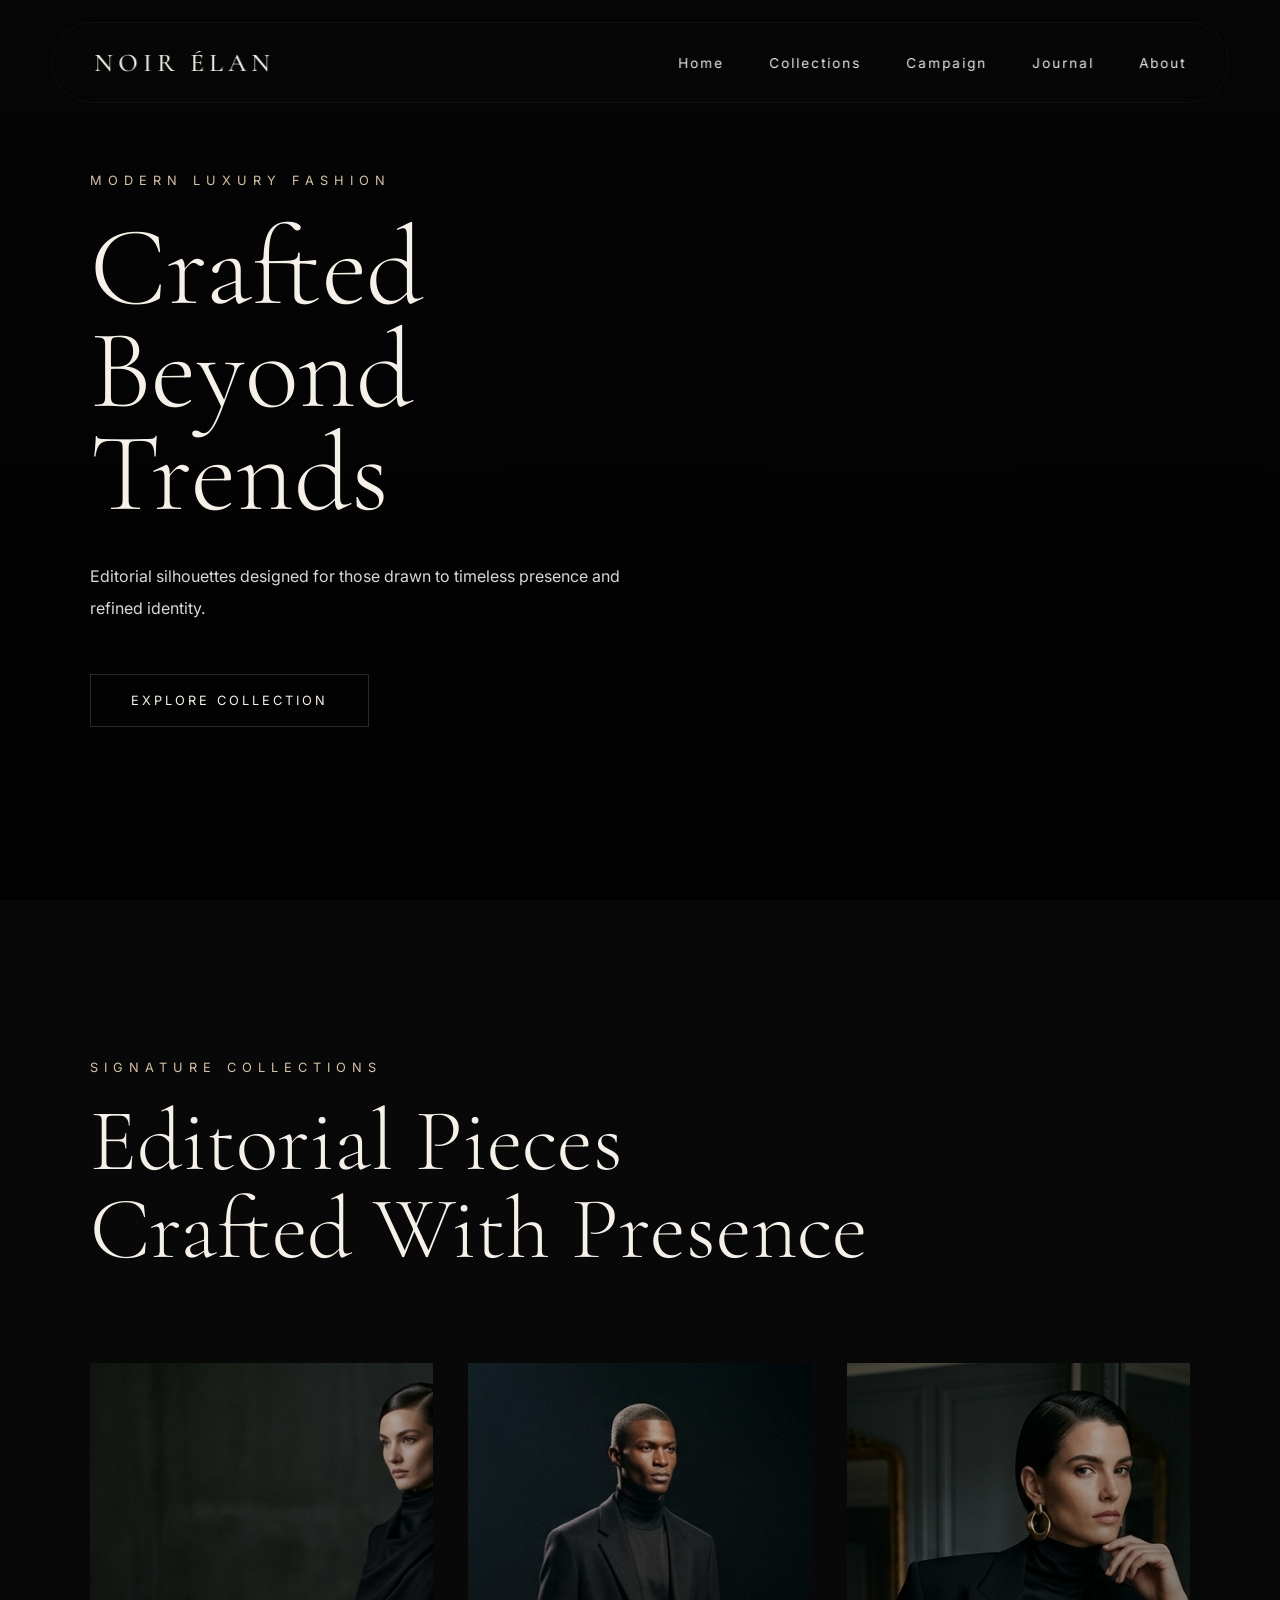
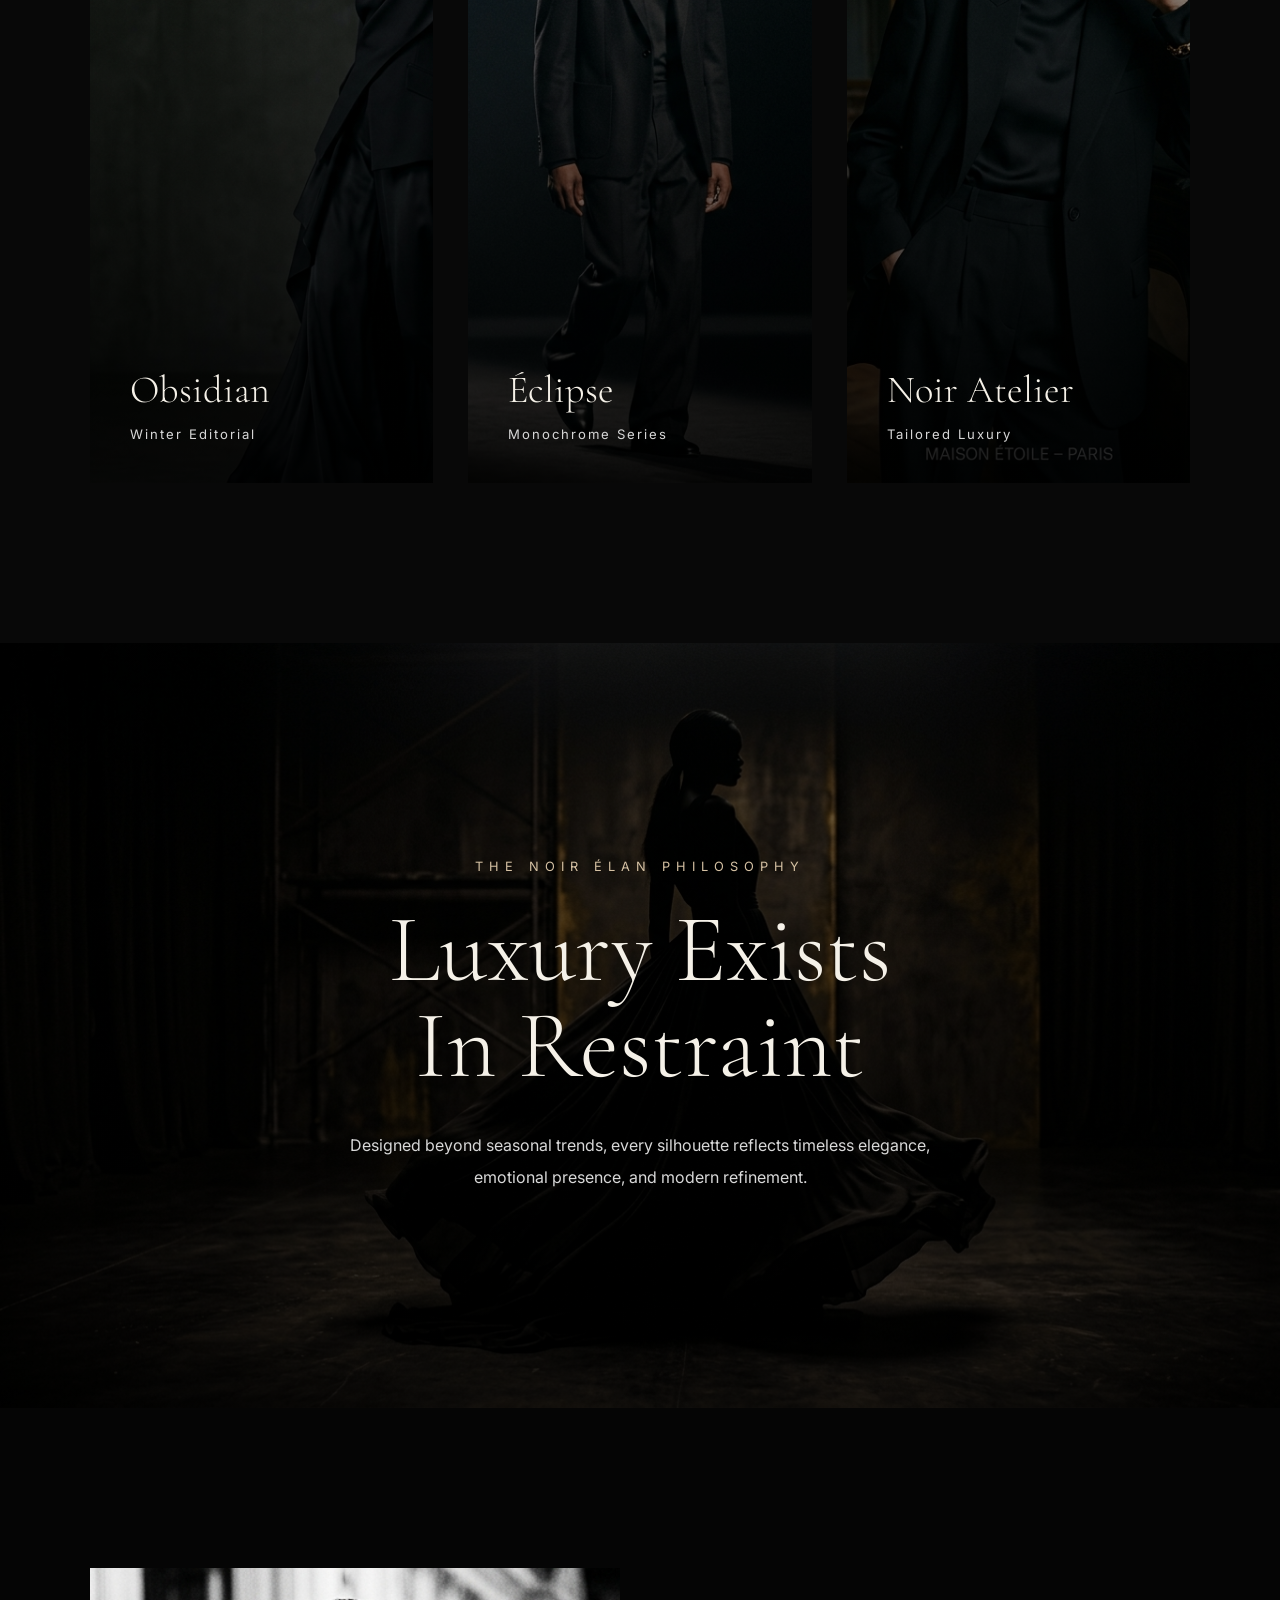
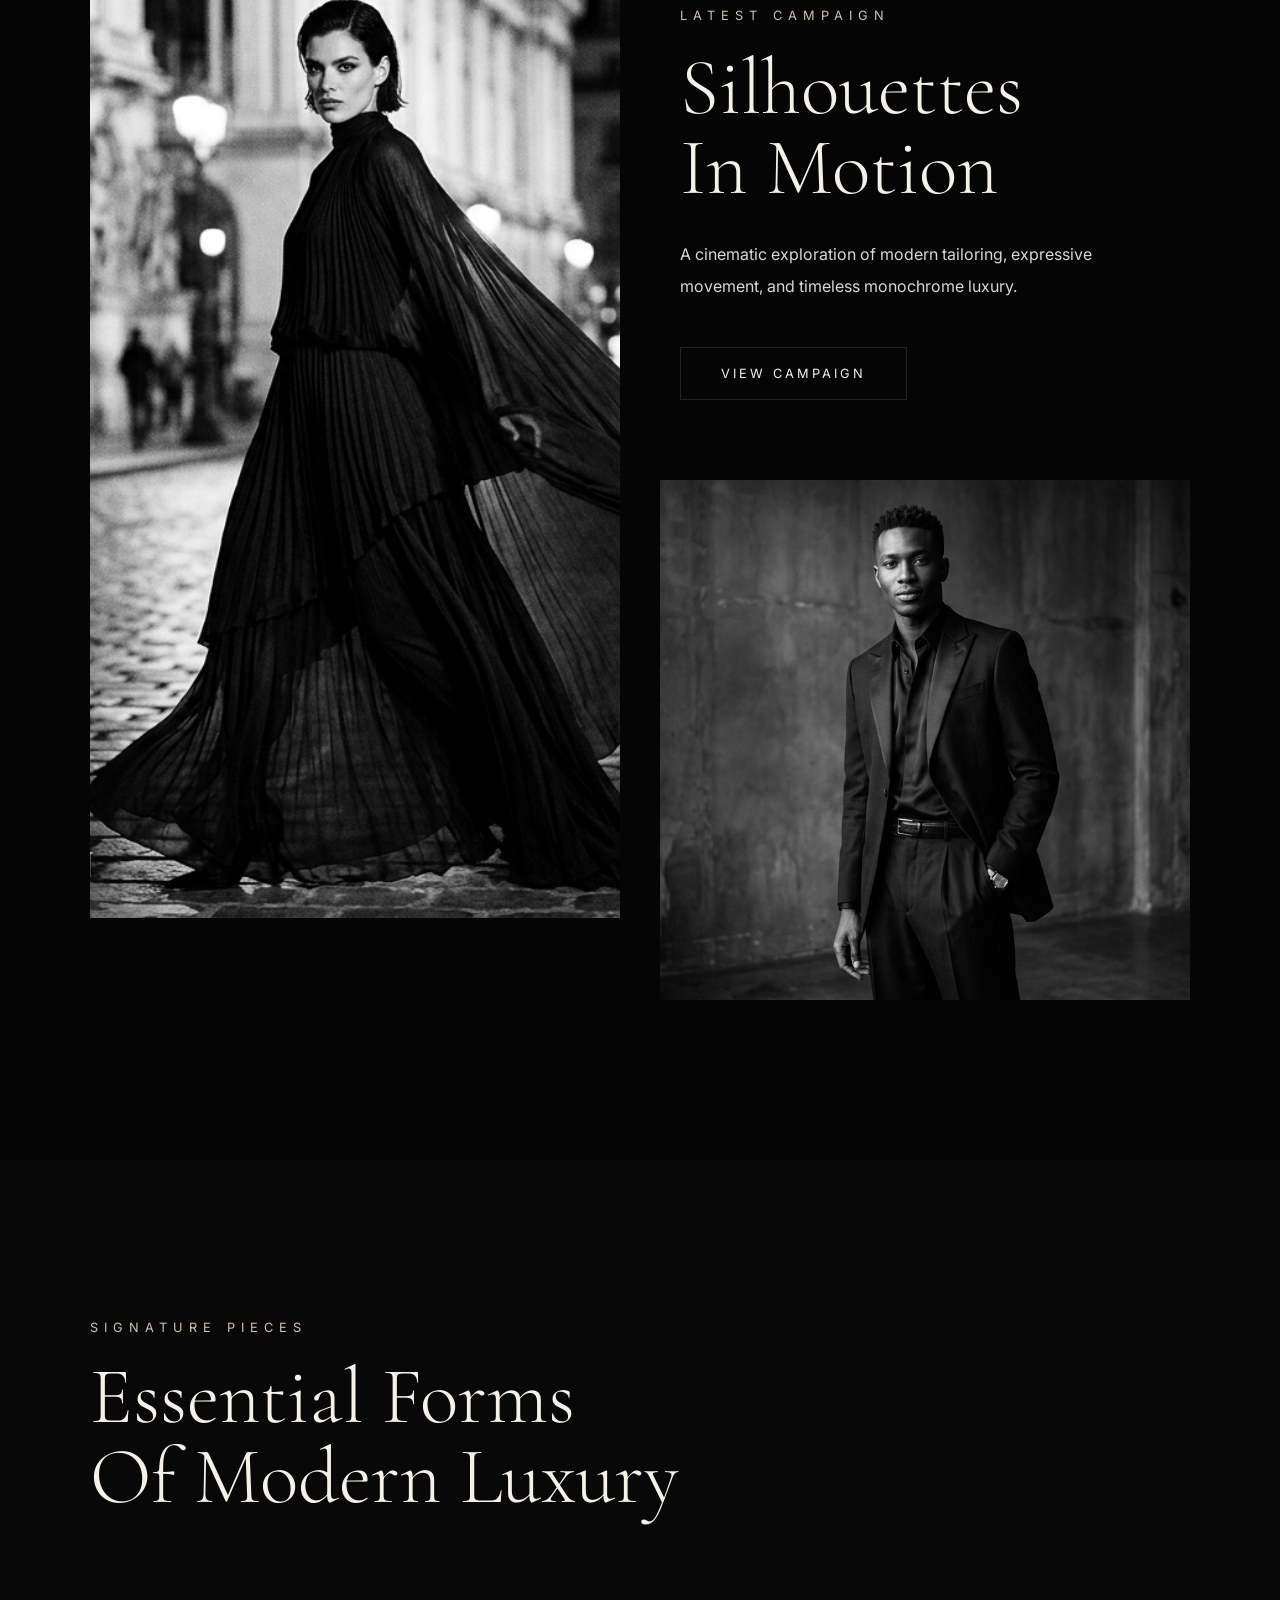
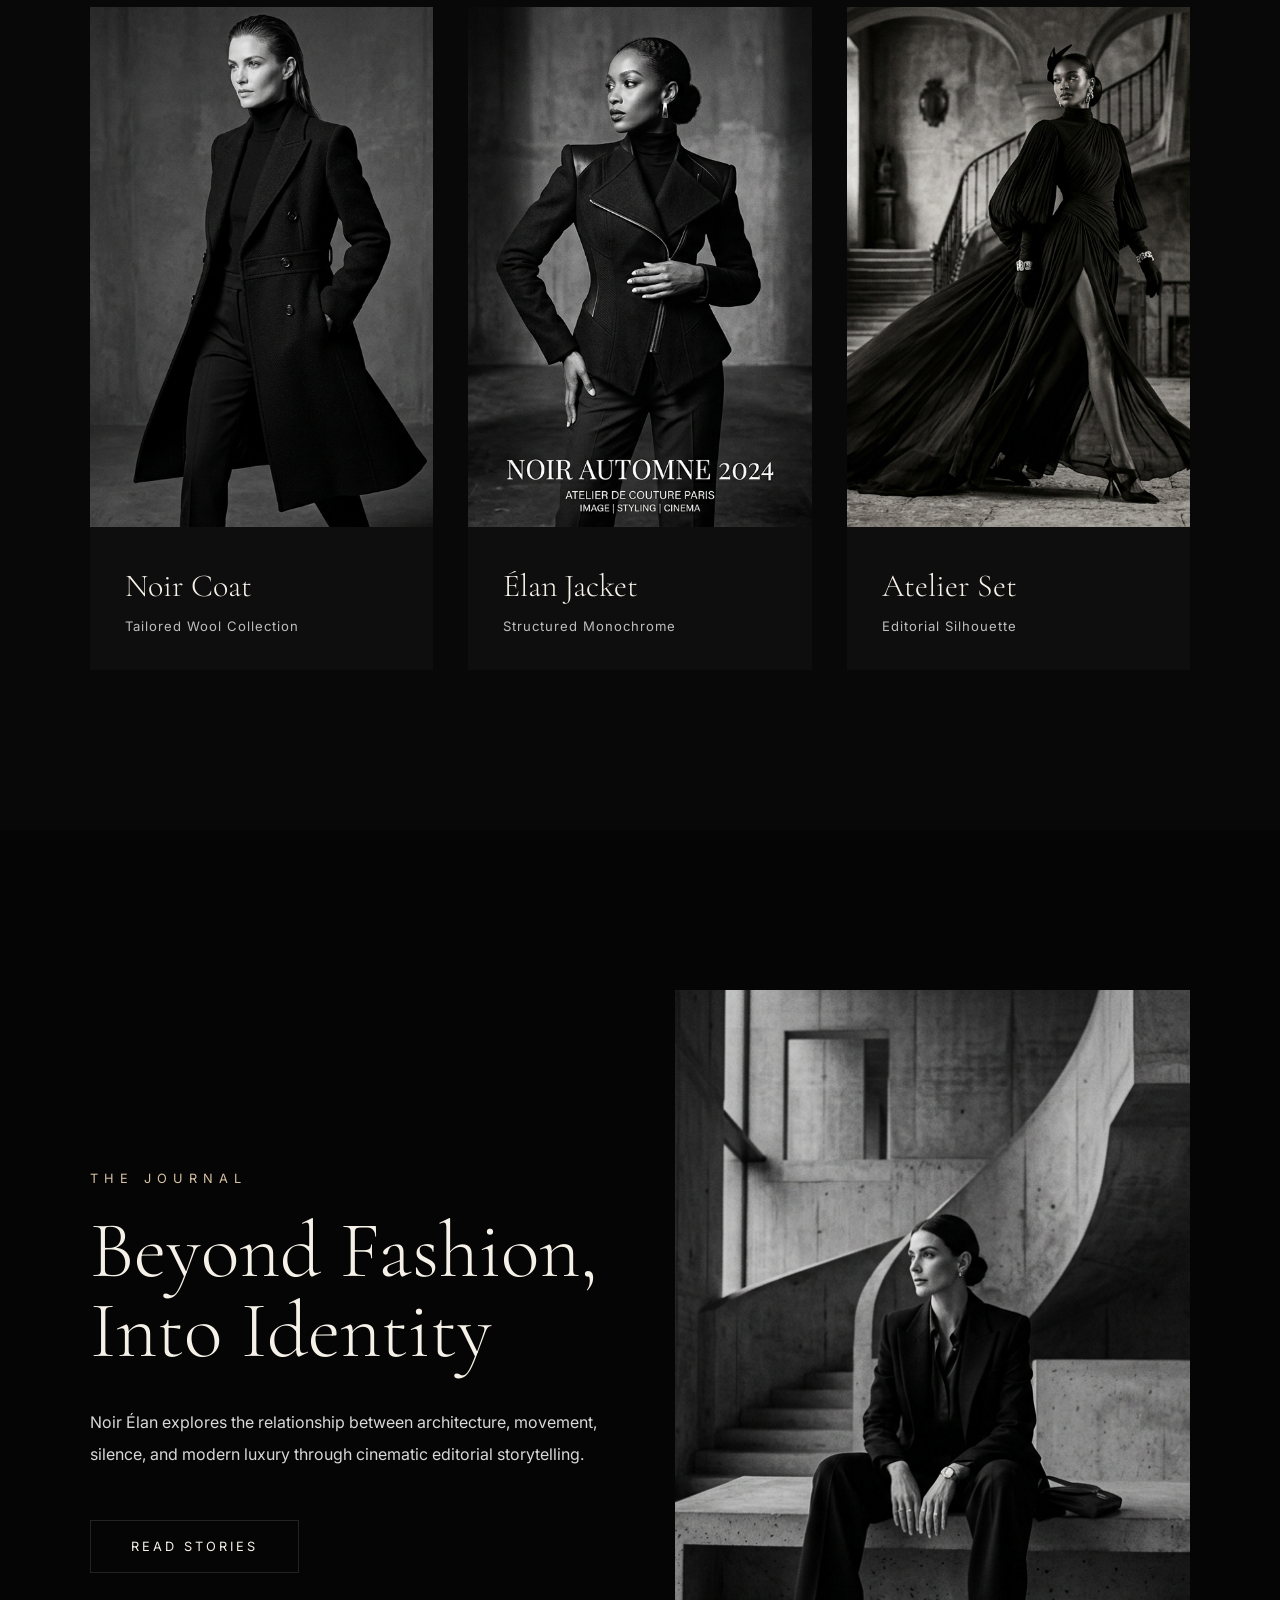
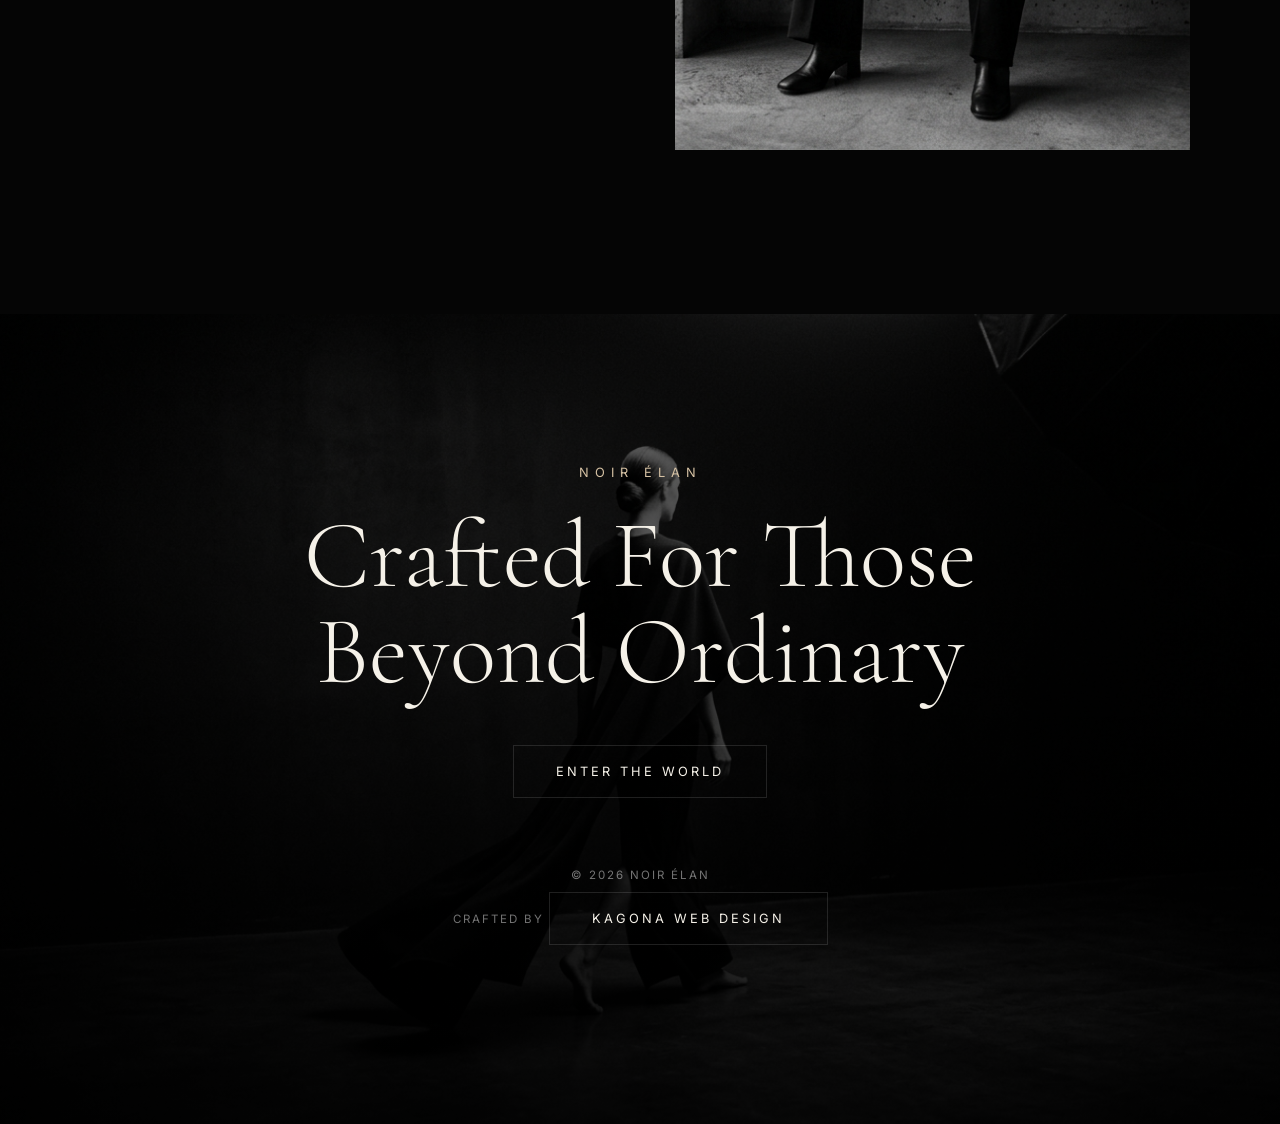
==== index.html @ 03d9669e "index.html" ====
<!DOCTYPE html>

<html lang="en">

<head>

<meta charset="UTF-8">

<meta name="viewport"
content="width=device-width, initial-scale=1.0">

<title>
NOIR ÉLAN
</title>

<link rel="preconnect"
href="https://fonts.googleapis.com">

<link rel="preconnect"
href="https://fonts.gstatic.com"
crossorigin>

<link href="https://fonts.googleapis.com/css2?family=Cormorant+Garamond:wght@300;400;500;600&family=Inter:wght@300;400;500&display=swap"
rel="stylesheet">

<link rel="stylesheet"
href="style.css">

</head>

<body>

<!-- MOBILE MENU -->

<div class="mobile-menu">

    <a href="index.html">
        Home
    </a>

    <a href="collections.html">
        Collections
    </a>

    <a href="campaign.html">
        Campaign
    </a>

    <a href="journal.html">
        Journal
    </a>

    <a href="about.html">
        About
    </a>

</div>
    
<!-- NAVBAR -->

<header>

    <div class="logo">

        NOIR ÉLAN

    </div>

<div class="menu-toggle">

    <span></span>
    <span></span>

</div>
    
    <nav>

        <a href="index.html">
    Home
</a>

<a href="collections.html">
    Collections
</a>

<a href="campaign.html">
    Campaign
</a>

<a href="journal.html">
    Journal
</a>

<a href="about.html">
    About
</a>

    </nav>

</header>

<!-- HERO -->

<section class="hero">

    <!-- VIDEO -->

    <video
    class="hero-video"

    autoplay
    muted
    loop
    playsinline>

        <source
        src="images/fashion-video.mp4"
        type="video/mp4">

    </video>

    <!-- OVERLAY -->

    <div class="overlay"></div>

    <!-- CONTENT -->

    <div class="hero-content">

        <p>
            MODERN LUXURY FASHION
        </p>

        <h1>

            Crafted Beyond <br>
            Trends

        </h1>

        <span>

            Editorial silhouettes designed
            for those drawn to timeless
            presence and refined identity.

        </span>

        <a href="collections.html">

            EXPLORE COLLECTION

        </a>

    </div>

</section>

<!-- COLLECTIONS -->

<section class="collections">

    <div class="collections-title">

        <p>
            SIGNATURE COLLECTIONS
        </p>

        <h2>

            Editorial Pieces <br>
            Crafted With Presence

        </h2>

    </div>

    <div class="collections-grid">

        <!-- CARD 1 -->

        <div class="collection-card">

            <img
            src="images/fashion1.jpg">

            <div class="collection-info">

                <h3>
                    Obsidian
                </h3>

                <span>
                    Winter Editorial
                </span>

            </div>

        </div>

        <!-- CARD 2 -->

        <div class="collection-card">

            <img
            src="images/fashion2.jpg">

            <div class="collection-info">

                <h3>
                    Éclipse
                </h3>

                <span>
                    Monochrome Series
                </span>

            </div>

        </div>

        <!-- CARD 3 -->

        <div class="collection-card">

            <img
            src="images/fashion3.jpg">

            <div class="collection-info">

                <h3>
                    Noir Atelier
                </h3>

                <span>
                    Tailored Luxury
                </span>

            </div>

        </div>

    </div>

</section>

<!-- PHILOSOPHY -->

<section class="philosophy">

    <div class="philosophy-overlay"></div>

    <div class="philosophy-content">

        <p>
            THE NOIR ÉLAN PHILOSOPHY
        </p>

        <h2>

            Luxury Exists <br>
            In Restraint

        </h2>

        <span>

            Designed beyond seasonal trends,
            every silhouette reflects timeless
            elegance, emotional presence,
            and modern refinement.

        </span>

    </div>

</section>

<!-- CAMPAIGN -->

<section class="campaign">

    <div class="campaign-left">

        <img
        src="images/campaign1.jpg">

    </div>

    <div class="campaign-right">

        <div class="campaign-text">

            <p>
                LATEST CAMPAIGN
            </p>

            <h2>

                Silhouettes <br>
                In Motion

            </h2>

            <span>

                A cinematic exploration of
                modern tailoring, expressive
                movement, and timeless
                monochrome luxury.

            </span>

            <a href="campaign.html">

                VIEW CAMPAIGN

            </a>

        </div>

        <img
        src="images/campaign2.jpg">

    </div>

</section>

<!-- SIGNATURE PIECES -->

<section class="pieces">

    <div class="pieces-title">

        <p>
            SIGNATURE PIECES
        </p>

        <h2>

            Essential Forms <br>
            Of Modern Luxury

        </h2>

    </div>

    <div class="pieces-grid">

        <!-- PIECE 1 -->

        <div class="piece-card">

            <img
            src="images/piece1.jpg">

            <div class="piece-info">

                <h3>
                    Noir Coat
                </h3>

                <span>
                    Tailored Wool Collection
                </span>

            </div>

        </div>

        <!-- PIECE 2 -->

        <div class="piece-card">

            <img
            src="images/piece2.jpg">

            <div class="piece-info">

                <h3>
                    Élan Jacket
                </h3>

                <span>
                    Structured Monochrome
                </span>

            </div>

        </div>

        <!-- PIECE 3 -->

        <div class="piece-card">

            <img
            src="images/piece3.jpg">

            <div class="piece-info">

                <h3>
                    Atelier Set
                </h3>

                <span>
                    Editorial Silhouette
                </span>

            </div>

        </div>

    </div>

                </section>

<!-- JOURNAL -->

<section class="journal">

    <div class="journal-left">

        <p>
            THE JOURNAL
        </p>

        <h2>

            Beyond Fashion, <br>
            Into Identity

        </h2>

        <span>

            Noir Élan explores the relationship
            between architecture, movement,
            silence, and modern luxury through
            cinematic editorial storytelling.

        </span>

        <a href="journal.html">

            READ STORIES

        </a>

    </div>

    <div class="journal-right">

        <img
        src="images/journal.jpg">

    </div>

</section>

<!-- FOOTER -->

<footer class="footer">

    <div class="footer-overlay"></div>

    <div class="footer-content">

        <p>
            NOIR ÉLAN
        </p>

        <h2>

            Crafted For Those <br>
            Beyond Ordinary

        </h2>

        <a href="about.html">

            ENTER THE WORLD

        </a>

        <div class="footer-bottom">

    <div class="footer-line"></div>

    <span>
        © 2026 NOIR ÉLAN
    </span>

    <p>
        Crafted by
        <a href="https://kagonameshack-cmyk.github.io/Kagona-web-design-/index.html#">
            Kagona Web Design
        </a>
    </p>

        </div>

</footer>
    
<script src="script.js"></script>

</body>

  </html>
---- style.css ----
/* RESET */

*{
    margin:0;
    padding:0;

    box-sizing:border-box;
}

/* BODY */

body{
    background:#080808;

    color:#F5F1E8;

    font-family:'Inter',sans-serif;

    overflow-x:hidden;
}

/* HEADER */

header{
    width:92%;

    position:fixed;

    top:22px;
    left:50%;

    transform:translateX(-50%);

    padding:24px 42px;

    display:flex;
    justify-content:space-between;
    align-items:center;

    z-index:1000;

    border:
    1px solid rgba(255,255,255,0.04);

    border-radius:100px;

    background:
    rgba(12,12,12,0.18);

    backdrop-filter:blur(14px);

    transition:0.45s ease;
}

/* SCROLLED */

header.scrolled{
    background:
    rgba(10,10,10,0.55);

    backdrop-filter:blur(24px);

    box-shadow:
    0 12px 40px rgba(0,0,0,0.25);
}

/* LOGO */

.logo{
    font-family:'Cormorant Garamond',serif;

    font-size:1.6rem;
    font-weight:500;

    letter-spacing:5px;

    color:#F5F1E8;
}

/* NAV */

nav{
    display:flex;

    gap:45px;
}

nav a{
    position:relative;

    color:#EAEAEA;

    text-decoration:none;

    font-size:0.85rem;

    letter-spacing:2px;

    transition:0.4s ease;
}

/* HOVER */

nav a::after{
    content:"";

    position:absolute;

    left:0;
    bottom:-8px;

    width:0%;
    height:1px;

    background:#D6C2A4;

    transition:0.5s ease;
}

nav a:hover::after{
    width:100%;
}

nav a:hover{
    color:#D6C2A4;
}

/* MENU TOGGLE */

.menu-toggle{
    display:none;

    flex-direction:column;

    gap:8px;

    cursor:pointer;

    z-index:1200;
}

.menu-toggle span{
    width:32px;
    height:1px;

    background:#F5F1E8;

    transition:0.4s ease;
}

/* MOBILE MENU */

.mobile-menu{
    position:fixed;

    top:0;
    left:0;

    width:100%;
    height:100vh;

    background:rgba(5,5,5,0.96);

    backdrop-filter:blur(20px);

    display:flex;
    flex-direction:column;

    align-items:center;
    justify-content:center;

    gap:40px;

    transform:translateY(-100%);

    transition:0.7s ease;

    z-index:1100;

    opacity:0;

    visibility:hidden;
}

/* ACTIVE */

.mobile-menu.active{
    transform:translateY(0);

    opacity:1;

    visibility:visible;
}

/* LINKS */

.mobile-menu a{
    color:#F5F1E8;

    text-decoration:none;

    font-family:'Cormorant Garamond',serif;

    font-size:2.5rem;
    font-weight:300;

    letter-spacing:2px;

    transition:0.4s ease;
}

/* HOVER */

.mobile-menu a:hover{
    color:#D6C2A4;
}

/* MOBILE */

@media(max-width:900px){

    .nav-links{
        display:none;
    }

    .menu-toggle{
        display:flex;
    }

}

/* HERO */

.hero{
    position:relative;

    min-height:100vh;

    overflow:hidden;
}

/* VIDEO */

.hero-video{
    position:absolute;

    top:0;
    left:0;

    width:100%;
    height:100%;

    object-fit:cover;
}

/* OVERLAY */

.overlay{
    position:absolute;

    inset:0;

    background:
    linear-gradient(
        to bottom,
        rgba(0,0,0,0.38),
        rgba(0,0,0,0.82)
    );
}

/* CONTENT */

.hero-content{
    position:relative;

    z-index:5;

    min-height:100vh;

    display:flex;
    flex-direction:column;

    justify-content:center;

    padding:0 7%;

    max-width:850px;
}

/* SMALL TEXT */

.hero-content p{
    color:#D6C2A4;

    letter-spacing:6px;

    margin-bottom:28px;

    font-size:0.8rem;
}

/* TITLE */

.hero-content h1{
    font-family:'Cormorant Garamond',serif;

    font-size:7rem;
    font-weight:300;

    line-height:0.92;

    margin-bottom:35px;
}

/* DESCRIPTION */

.hero-content span{
    color:#D8D8D8;

    line-height:2;

    max-width:580px;

    margin-bottom:50px;
}

/* BUTTON */

.hero-content a{
    width:fit-content;

    padding:18px 40px;

    border:
    1px solid rgba(255,255,255,0.15);

    color:#F5F1E8;

    text-decoration:none;

    letter-spacing:3px;

    font-size:0.8rem;

    transition:0.5s ease;
}

.hero-content a:hover{
    background:#F5F1E8;

    color:#0A0A0A;
}

/* MOBILE */

/* MOBILE */

@media(max-width:900px){

    nav{
        display:none;
    }

    .menu-toggle{
        display:flex;
    }

    header{
        padding:22px 28px;
    }

    .hero-content h1{
        font-size:3.5rem;

        line-height:1;
    }

    .hero-content span{
        font-size:0.95rem;
    }

}


/* COLLECTIONS */

.collections{
    padding:160px 7%;

    background:#080808;
}

/* TITLE */

.collections-title{
    margin-bottom:90px;
}

.collections-title p{
    color:#D6C2A4;

    letter-spacing:6px;

    margin-bottom:22px;

    font-size:0.8rem;
}

.collections-title h2{
    font-family:'Cormorant Garamond',serif;

    font-size:5.5rem;
    font-weight:300;

    line-height:1;
}

/* GRID */

.collections-grid{
    display:grid;

    grid-template-columns:
    repeat(3,1fr);

    gap:35px;
}

/* CARD */

.collection-card{
    position:relative;

    overflow:hidden;

    height:720px;

    cursor:pointer;
}

/* IMAGE */

.collection-card img{
    width:100%;
    height:100%;

    object-fit:cover;

    transition:1s ease;
}

/* OVERLAY */

.collection-card::after{
    content:"";

    position:absolute;

    inset:0;

    background:
    linear-gradient(
        to top,
        rgba(0,0,0,0.88),
        rgba(0,0,0,0.15)
    );
}

/* INFO */

.collection-info{
    position:absolute;

    left:40px;
    bottom:40px;

    z-index:5;
}

.collection-info h3{
    font-family:'Cormorant Garamond',serif;

    font-size:2.4rem;
    font-weight:300;

    margin-bottom:10px;
}

.collection-info span{
    color:#D8D8D8;

    letter-spacing:2px;

    font-size:0.82rem;
}

/* HOVER */

.collection-card:hover img{
    transform:scale(1.08);
}

/* MOBILE */

@media(max-width:900px){

    .collections-grid{
        grid-template-columns:1fr;
    }

    .collections-title h2{
        font-size:4rem;
    }

}

@media(max-width:600px){

    .collections{
        padding:120px 7%;
    }

    .collections-title{
        margin-bottom:60px;
    }

    .collections-title h2{
        font-size:3rem;
    }

    .collection-card{
        height:520px;
    }

    .collection-info{
        left:28px;
        bottom:28px;
    }

    .collection-info h3{
        font-size:2rem;
    }

             }


/* PHILOSOPHY */

.philosophy{
    position:relative;

    height:85vh;

    background:
    url('images/philosophy.jpg');

    background-size:cover;
    background-position:center;

    display:flex;
    align-items:center;
    justify-content:center;

    text-align:center;

    overflow:hidden;
}

/* OVERLAY */

.philosophy-overlay{
    position:absolute;

    inset:0;

    background:
    linear-gradient(
        to bottom,
        rgba(0,0,0,0.55),
        rgba(0,0,0,0.82)
    );
}

/* CONTENT */

.philosophy-content{
    position:relative;

    z-index:5;

    padding:0 7%;

    max-width:900px;
}

.philosophy-content p{
    color:#D6C2A4;

    letter-spacing:6px;

    margin-bottom:28px;

    font-size:0.8rem;
}

.philosophy-content h2{
    font-family:'Cormorant Garamond',serif;

    font-size:6rem;
    font-weight:300;

    line-height:1;

    margin-bottom:35px;
}

.philosophy-content span{
    color:#D8D8D8;

    line-height:2;

    max-width:650px;

    display:block;

    margin:auto;
}

/* MOBILE */

@media(max-width:900px){

    .philosophy-content h2{
        font-size:4rem;
    }

}

@media(max-width:600px){

    .philosophy{
        height:70vh;
    }

    .philosophy-content h2{
        font-size:3rem;
    }

}


/* CAMPAIGN */

.campaign{
    padding:160px 7%;

    background:#050505;

    display:grid;

    grid-template-columns:
    1fr 1fr;

    gap:40px;
}

/* LEFT */

.campaign-left{
    height:950px;

    overflow:hidden;
}

.campaign-left img{
    width:100%;
    height:100%;

    object-fit:cover;

    transition:1s ease;
}

/* RIGHT */

.campaign-right{
    display:flex;
    flex-direction:column;

    gap:40px;
}

/* TEXT */

.campaign-text{
    padding:40px 20px;
}

.campaign-text p{
    color:#D6C2A4;

    letter-spacing:6px;

    margin-bottom:25px;

    font-size:0.8rem;
}

.campaign-text h2{
    font-family:'Cormorant Garamond',serif;

    font-size:5rem;
    font-weight:300;

    line-height:1;

    margin-bottom:30px;
}

.campaign-text span{
    color:#D8D8D8;

    line-height:2;

    display:block;

    margin-bottom:45px;

    max-width:500px;
}

/* BUTTON */

.campaign-text a{
    display:inline-block;

    padding:18px 40px;

    border:
    1px solid rgba(255,255,255,0.12);

    color:#F5F1E8;

    text-decoration:none;

    letter-spacing:3px;

    font-size:0.8rem;

    transition:0.5s ease;
}

.campaign-text a:hover{
    background:#F5F1E8;

    color:#050505;
}

/* IMAGE */

.campaign-right img{
    width:100%;
    height:520px;

    object-fit:cover;

    transition:1s ease;
}

/* HOVER */

.campaign-left:hover img,
.campaign-right:hover img{
    transform:scale(1.05);
}

/* MOBILE */

@media(max-width:900px){

    .campaign{
        grid-template-columns:1fr;
    }

    .campaign-left{
        height:650px;
    }

    .campaign-text h2{
        font-size:4rem;
    }

}

@media(max-width:600px){

    .campaign{
        padding:120px 7%;
    }

    .campaign-left{
        height:520px;
    }

    .campaign-text{
        padding:0;
    }

    .campaign-text h2{
        font-size:3rem;
    }

    .campaign-right img{
        height:420px;
    }

}

/* PIECES */

.pieces{
    padding:160px 7%;

    background:#080808;
}

/* TITLE */

.pieces-title{
    margin-bottom:90px;
}

.pieces-title p{
    color:#D6C2A4;

    letter-spacing:6px;

    margin-bottom:22px;

    font-size:0.8rem;
}

.pieces-title h2{
    font-family:'Cormorant Garamond',serif;

    font-size:5rem;
    font-weight:300;

    line-height:1;
}

/* GRID */

.pieces-grid{
    display:grid;

    grid-template-columns:
    repeat(3,1fr);

    gap:35px;
}

/* CARD */

.piece-card{
    background:#0E0E0E;

    overflow:hidden;

    transition:0.5s ease;
}

/* IMAGE */

.piece-card img{
    width:100%;
    height:520px;

    object-fit:cover;

    transition:1s ease;
}

/* INFO */

.piece-info{
    padding:35px;
}

.piece-info h3{
    font-family:'Cormorant Garamond',serif;

    font-size:2rem;
    font-weight:300;

    margin-bottom:10px;
}

.piece-info span{
    color:#BEBEBE;

    letter-spacing:1px;

    font-size:0.82rem;
}

/* HOVER */

.piece-card:hover{
    transform:translateY(-10px);
}

.piece-card:hover img{
    transform:scale(1.05);
}

/* MOBILE */

@media(max-width:900px){

    .pieces-grid{
        grid-template-columns:1fr;
    }

    .pieces-title h2{
        font-size:4rem;
    }

}

@media(max-width:600px){

    .pieces{
        padding:120px 7%;
    }

    .pieces-title{
        margin-bottom:60px;
    }

    .pieces-title h2{
        font-size:3rem;
    }

    .piece-card img{
        height:420px;
    }

}


/* JOURNAL */

.journal{
    padding:160px 7%;

    background:#050505;

    display:grid;

    grid-template-columns:
    1fr 1fr;

    gap:70px;

    align-items:center;
}

/* LEFT */

.journal-left p{
    color:#D6C2A4;

    letter-spacing:6px;

    margin-bottom:25px;

    font-size:0.8rem;
}

.journal-left h2{
    font-family:'Cormorant Garamond',serif;

    font-size:5rem;
    font-weight:300;

    line-height:1;

    margin-bottom:35px;
}

.journal-left span{
    color:#D8D8D8;

    line-height:2;

    display:block;

    margin-bottom:50px;

    max-width:520px;
}

/* BUTTON */

.journal-left a{
    display:inline-block;

    padding:18px 40px;

    border:
    1px solid rgba(255,255,255,0.12);

    color:#F5F1E8;

    text-decoration:none;

    letter-spacing:3px;

    font-size:0.8rem;

    transition:0.5s ease;
}

.journal-left a:hover{
    background:#F5F1E8;

    color:#050505;
}

/* IMAGE */

.journal-right{
    overflow:hidden;
}

.journal-right img{
    width:100%;
    height:760px;

    object-fit:cover;

    transition:1s ease;
}

.journal-right:hover img{
    transform:scale(1.05);
}

/* MOBILE */

@media(max-width:900px){

    .journal{
        grid-template-columns:1fr;
    }

    .journal-left h2{
        font-size:4rem;
    }

}

@media(max-width:600px){

    .journal{
        padding:120px 7%;
    }

    .journal-left h2{
        font-size:3rem;
    }

    .journal-right img{
        height:500px;
    }

    }


/* FOOTER */

.footer{
    position:relative;

    height:90vh;

    background:
    url('images/footer.jpg');

    background-size:cover;
    background-position:center;

    display:flex;
    align-items:center;
    justify-content:center;

    text-align:center;

    overflow:hidden;
}

/* OVERLAY */

.footer-overlay{
    position:absolute;

    inset:0;

    background:
    linear-gradient(
        to bottom,
        rgba(0,0,0,0.58),
        rgba(0,0,0,0.92)
    );
}

/* CONTENT */

.footer-content{
    position:relative;

    z-index:5;

    padding:0 7%;
}

.footer-content p{
    color:#D6C2A4;

    letter-spacing:6px;

    margin-bottom:28px;

    font-size:0.8rem;
}

.footer-content h2{
    font-family:'Cormorant Garamond',serif;

    font-size:6rem;
    font-weight:300;

    line-height:1;

    margin-bottom:45px;
}

/* BUTTON */

.footer-content a{
    display:inline-block;

    padding:18px 42px;

    border:
    1px solid rgba(255,255,255,0.12);

    color:#F5F1E8;

    text-decoration:none;

    letter-spacing:3px;

    font-size:0.8rem;

    transition:0.5s ease;
}

.footer-content a:hover{
    background:#F5F1E8;

    color:#050505;
}

/* MOBILE */

@media(max-width:900px){

    .footer-content h2{
        font-size:4rem;
    }

}

@media(max-width:600px){

    .footer{
        height:75vh;
    }

    .footer-content h2{
        font-size:3rem;
    }

}


/* FOOTER BOTTOM */

.footer-bottom{
    margin-top:60px;

    display:flex;
    flex-direction:column;

    gap:10px;

    align-items:center;
}

/* TEXT */

.footer-bottom span,
.footer-bottom p{
    color:rgba(255,255,255,0.45);

    font-size:0.72rem;

    letter-spacing:2px;

    text-transform:uppercase;
}
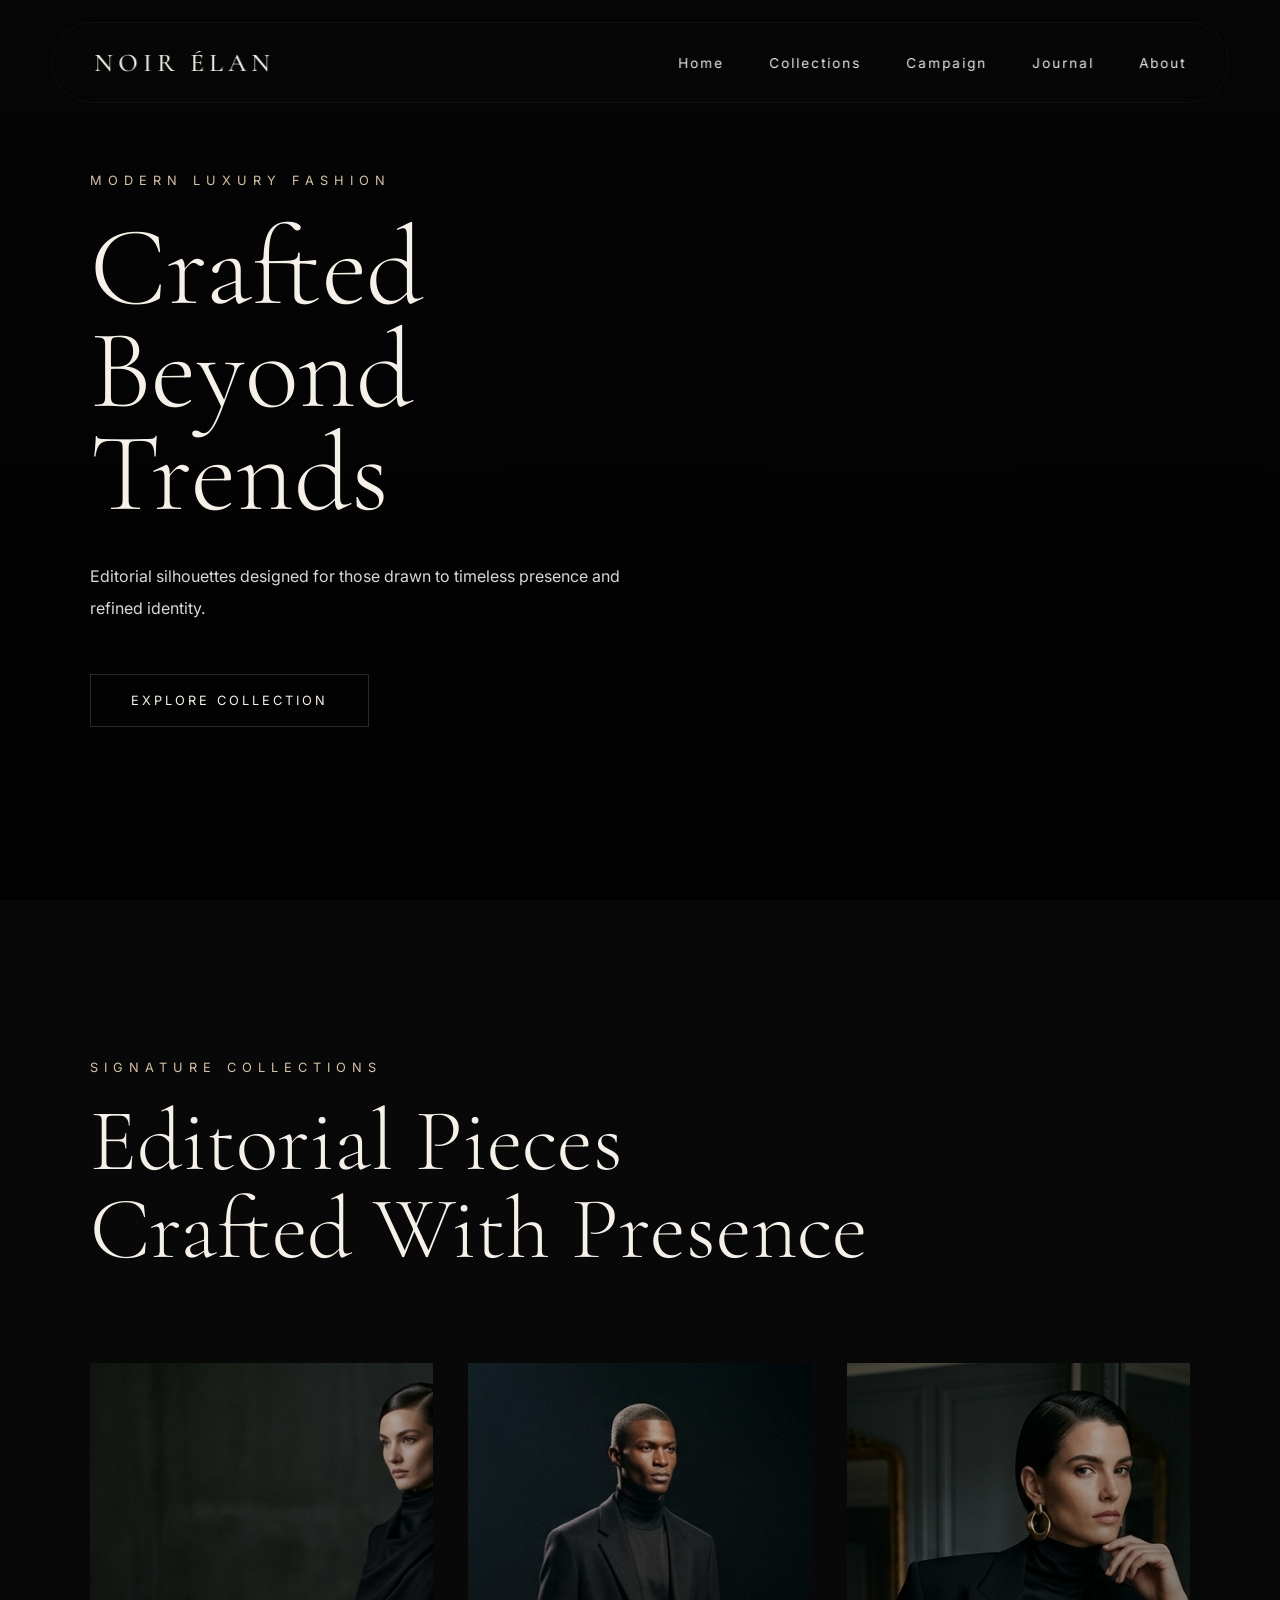
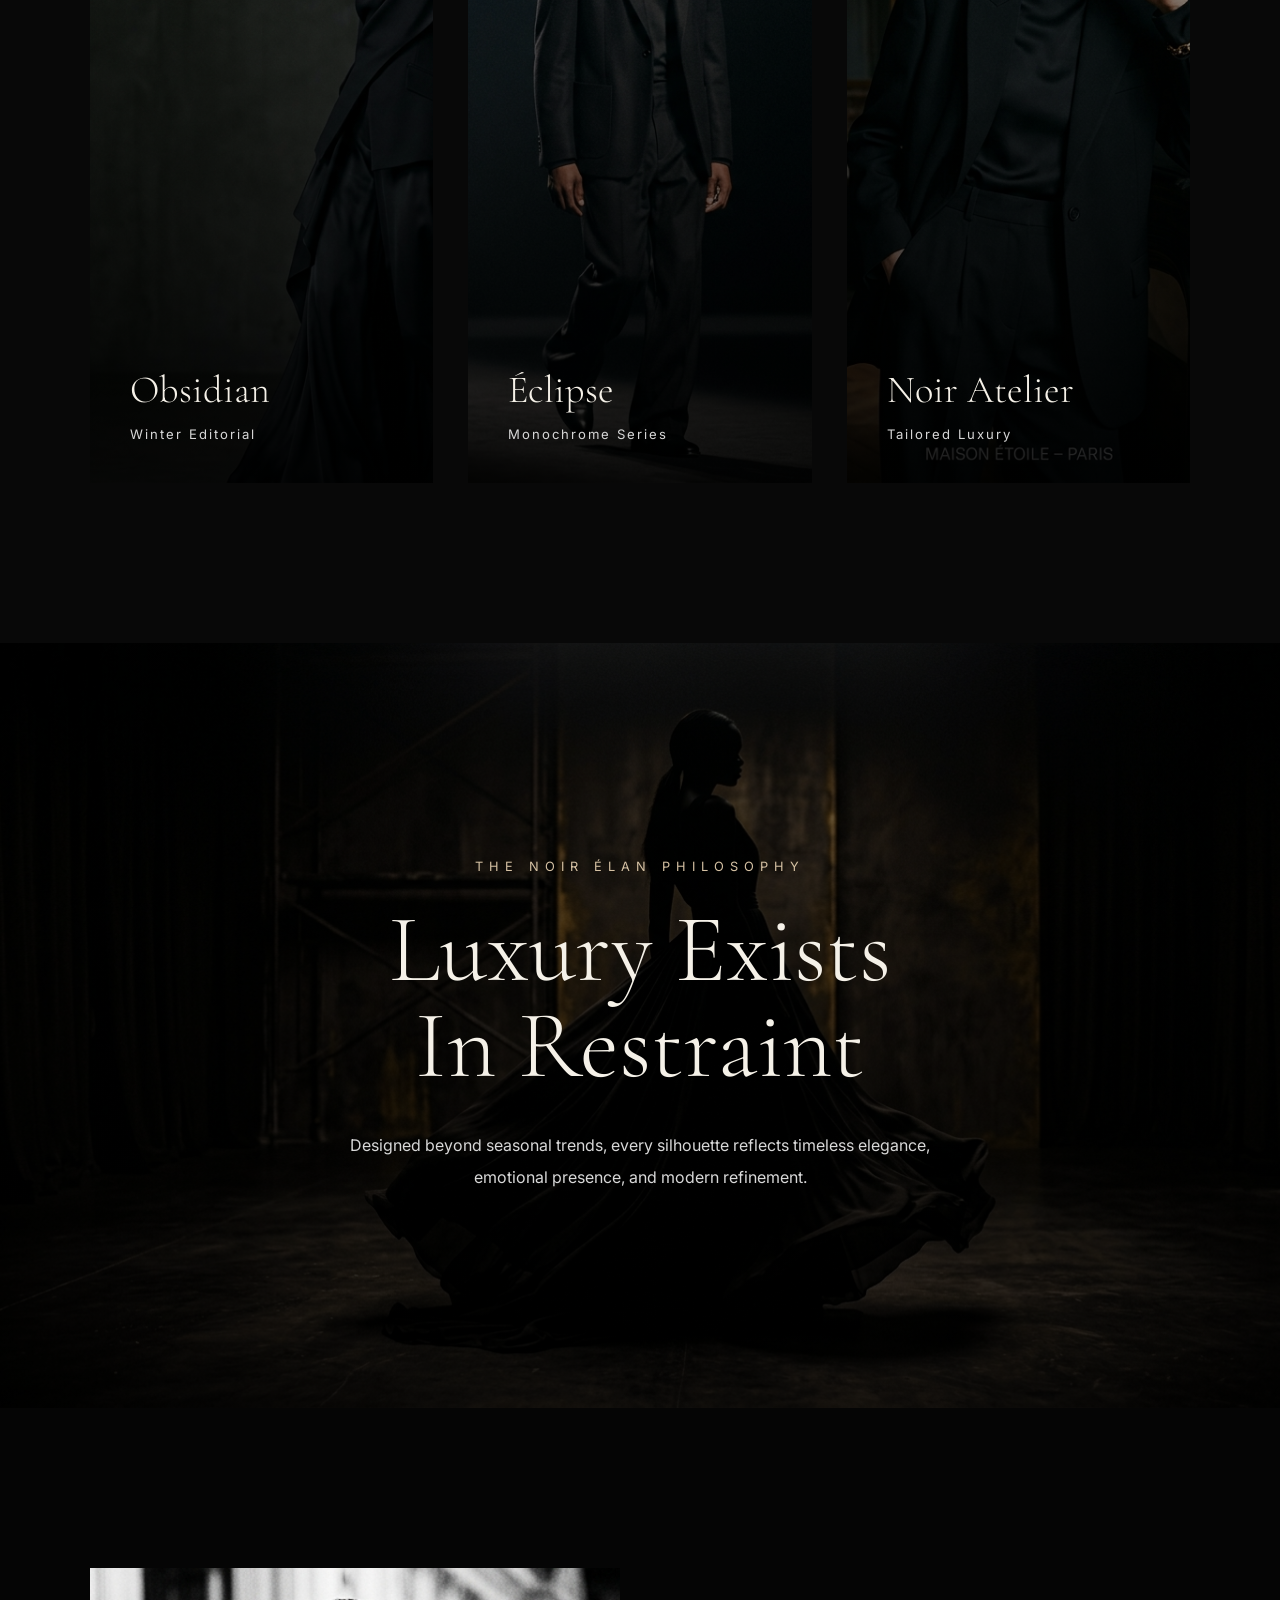
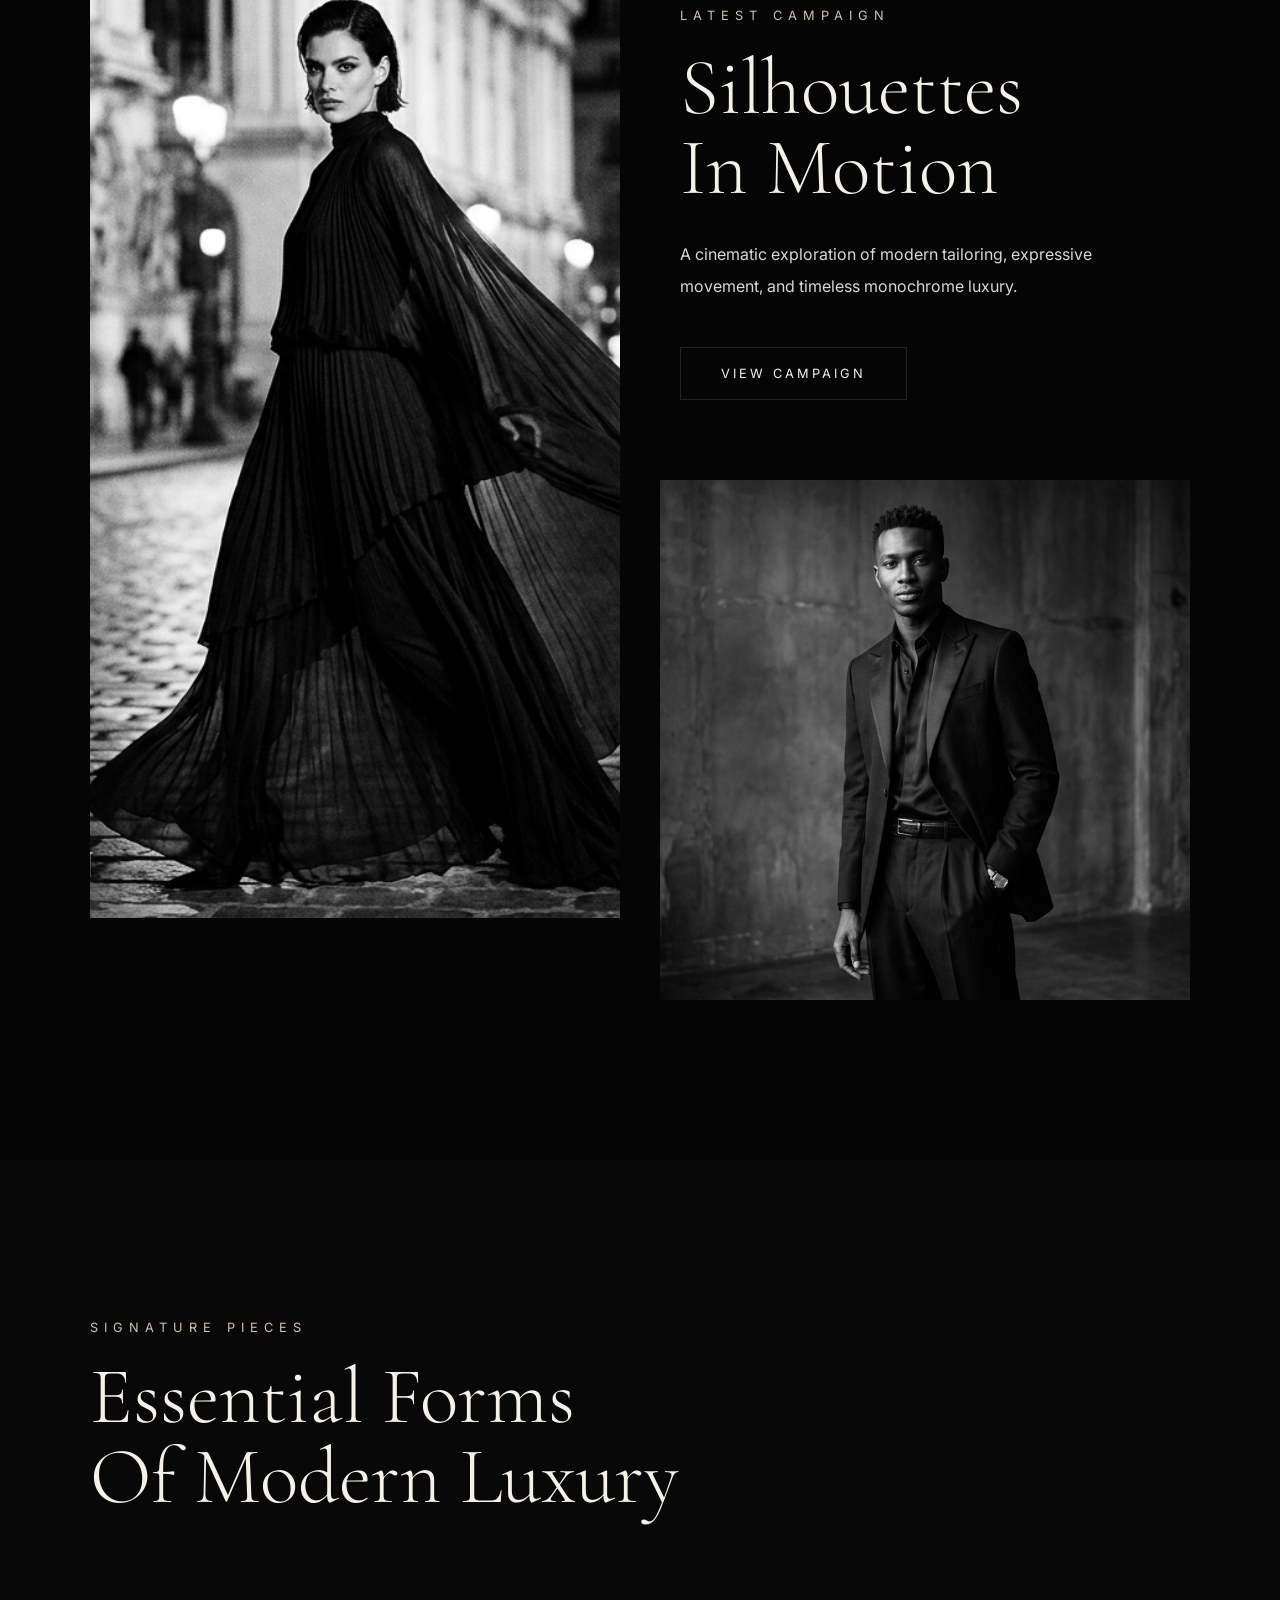
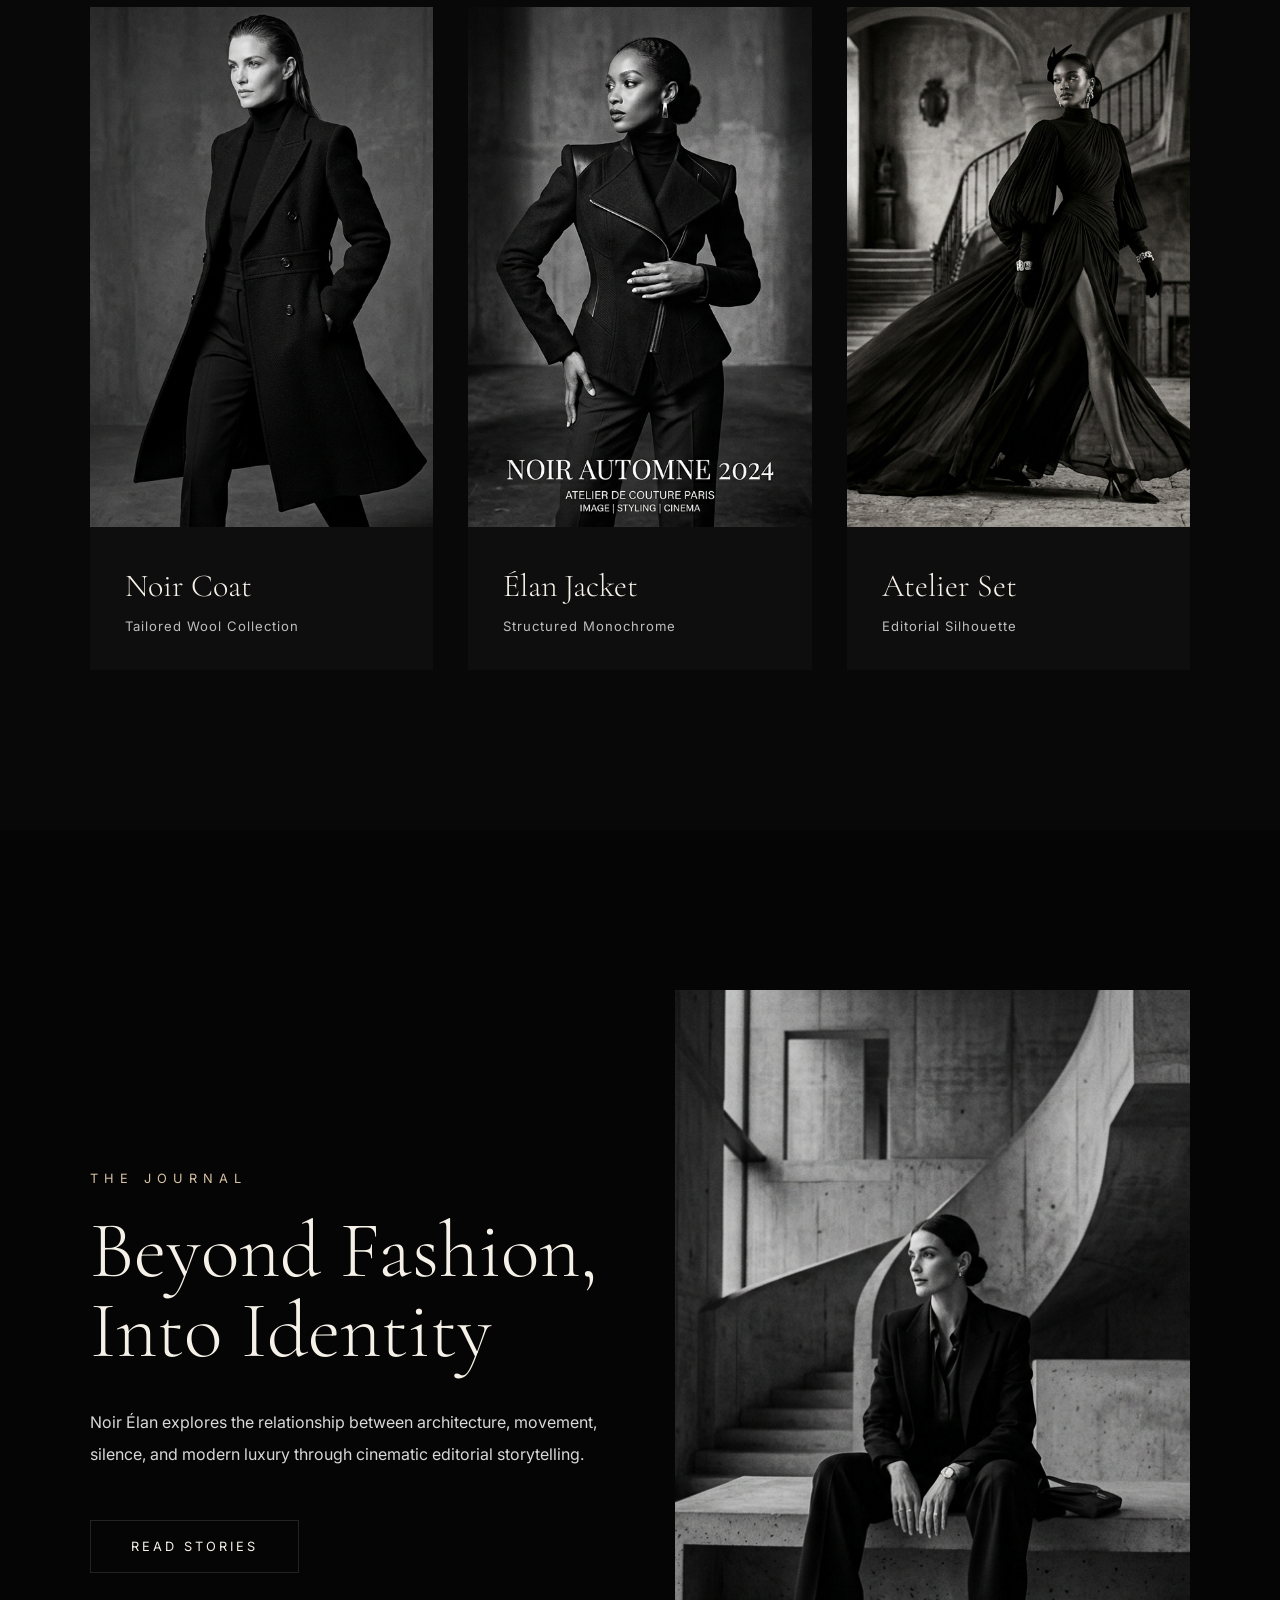
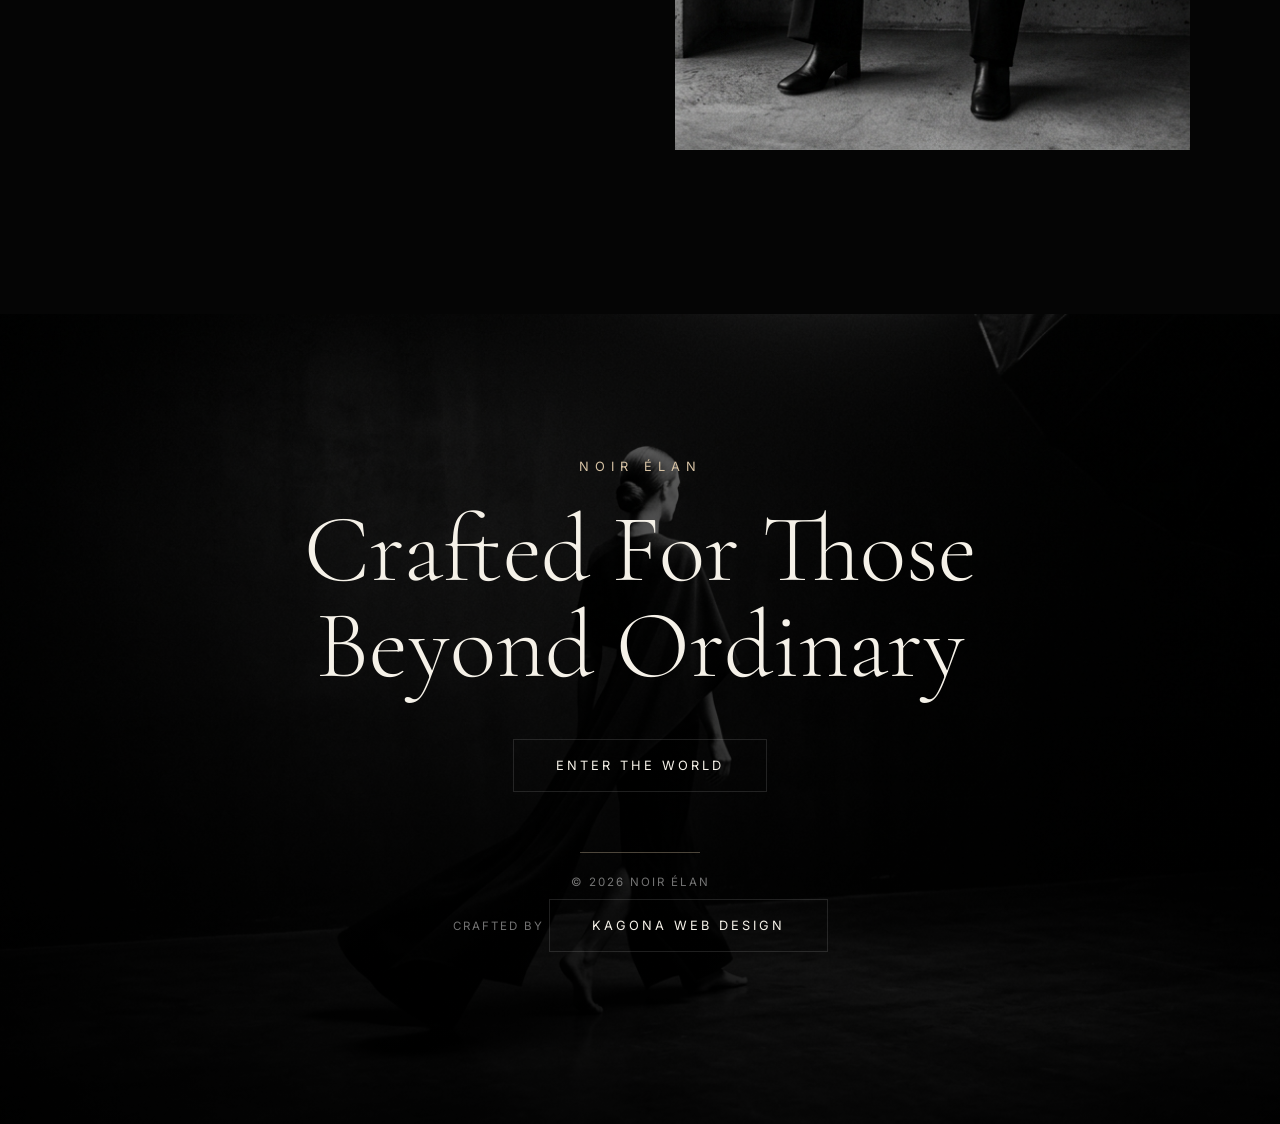
==== commit 6a02fa68: "index.html" ====
--- a/index.html
+++ b/index.html
@@ -493,6 +493,7 @@
     <p>
         Crafted by
         <a href="https://kagonameshack-cmyk.github.io/Kagona-web-design-/index.html#">
+            
             Kagona Web Design
         </a>
     </p>
--- a/style.css
+++ b/style.css
@@ -1209,6 +1209,16 @@
     align-items:center;
 }
 
+.footer-line{
+    width:120px;
+    height:1px;
+
+    background:
+    rgba(214,194,164,0.35);
+
+    margin-bottom:12px;
+}
+
 /* TEXT */
 
 .footer-bottom span,
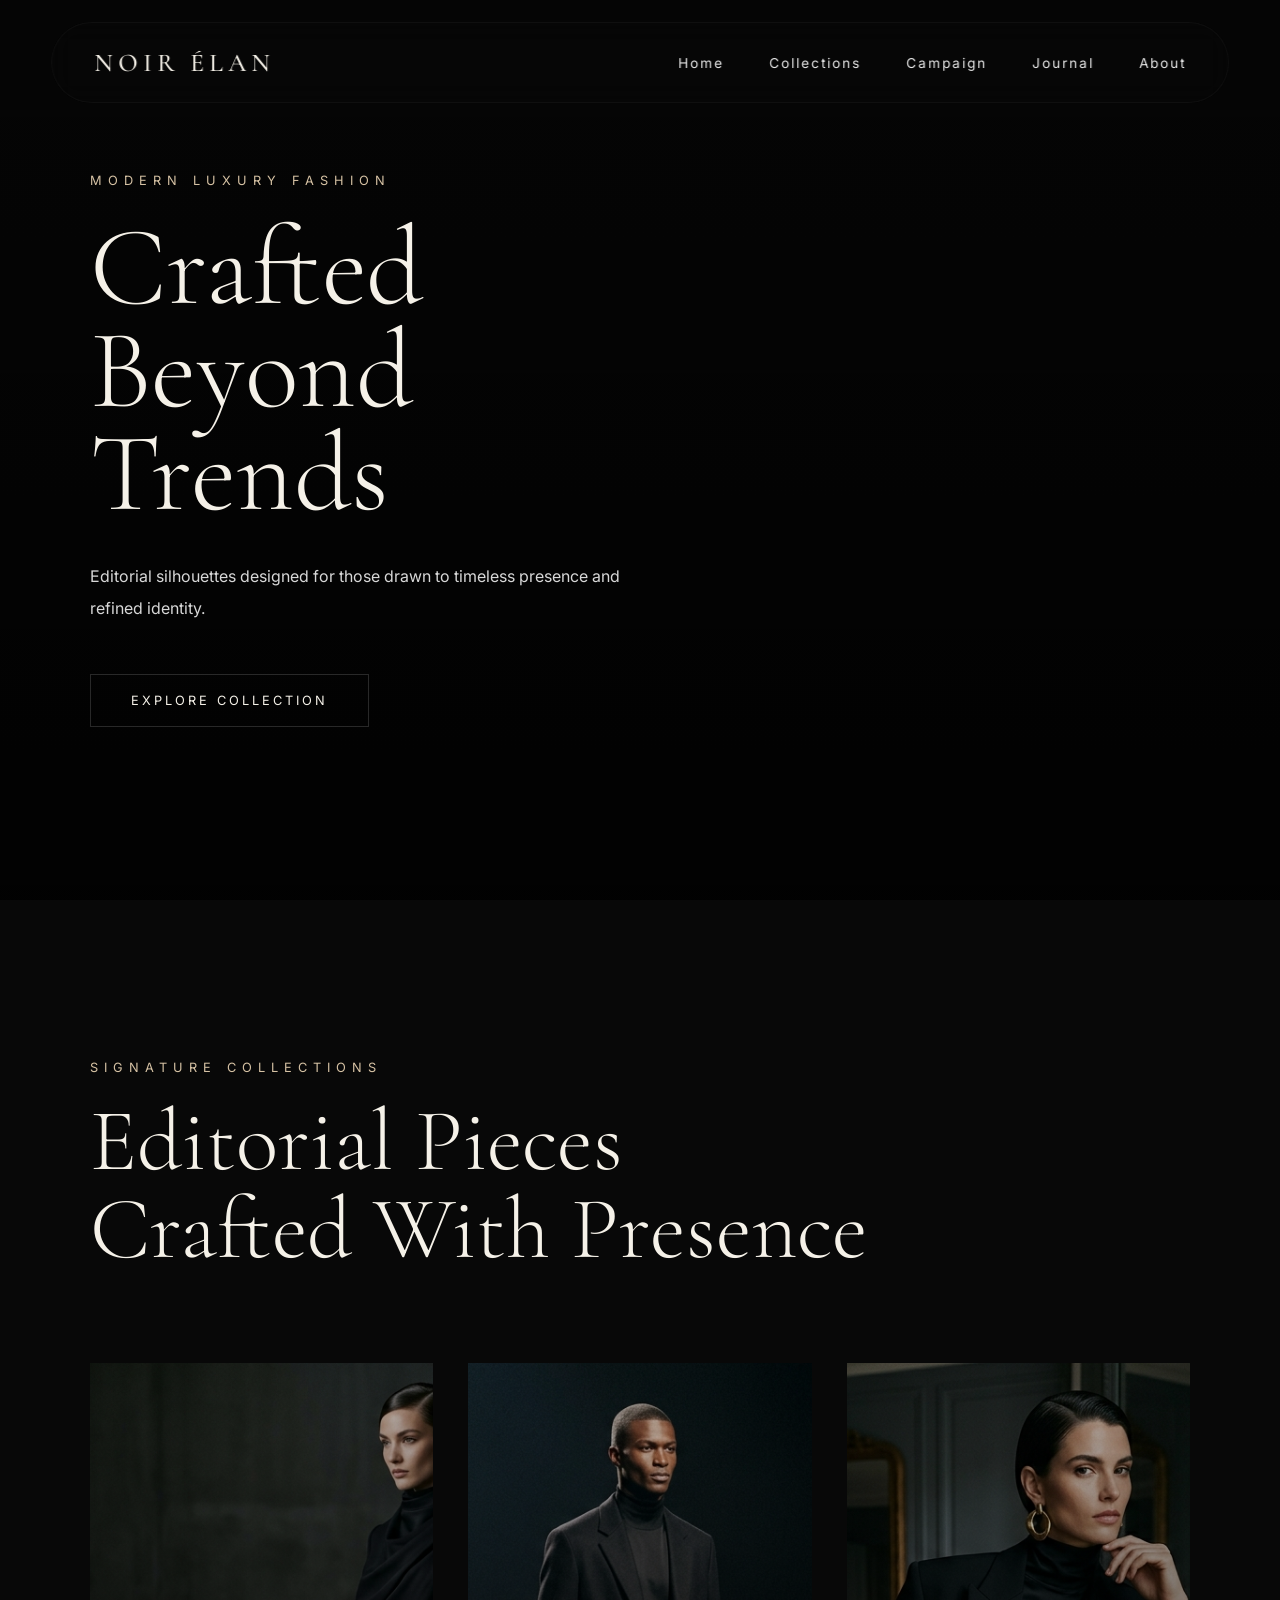
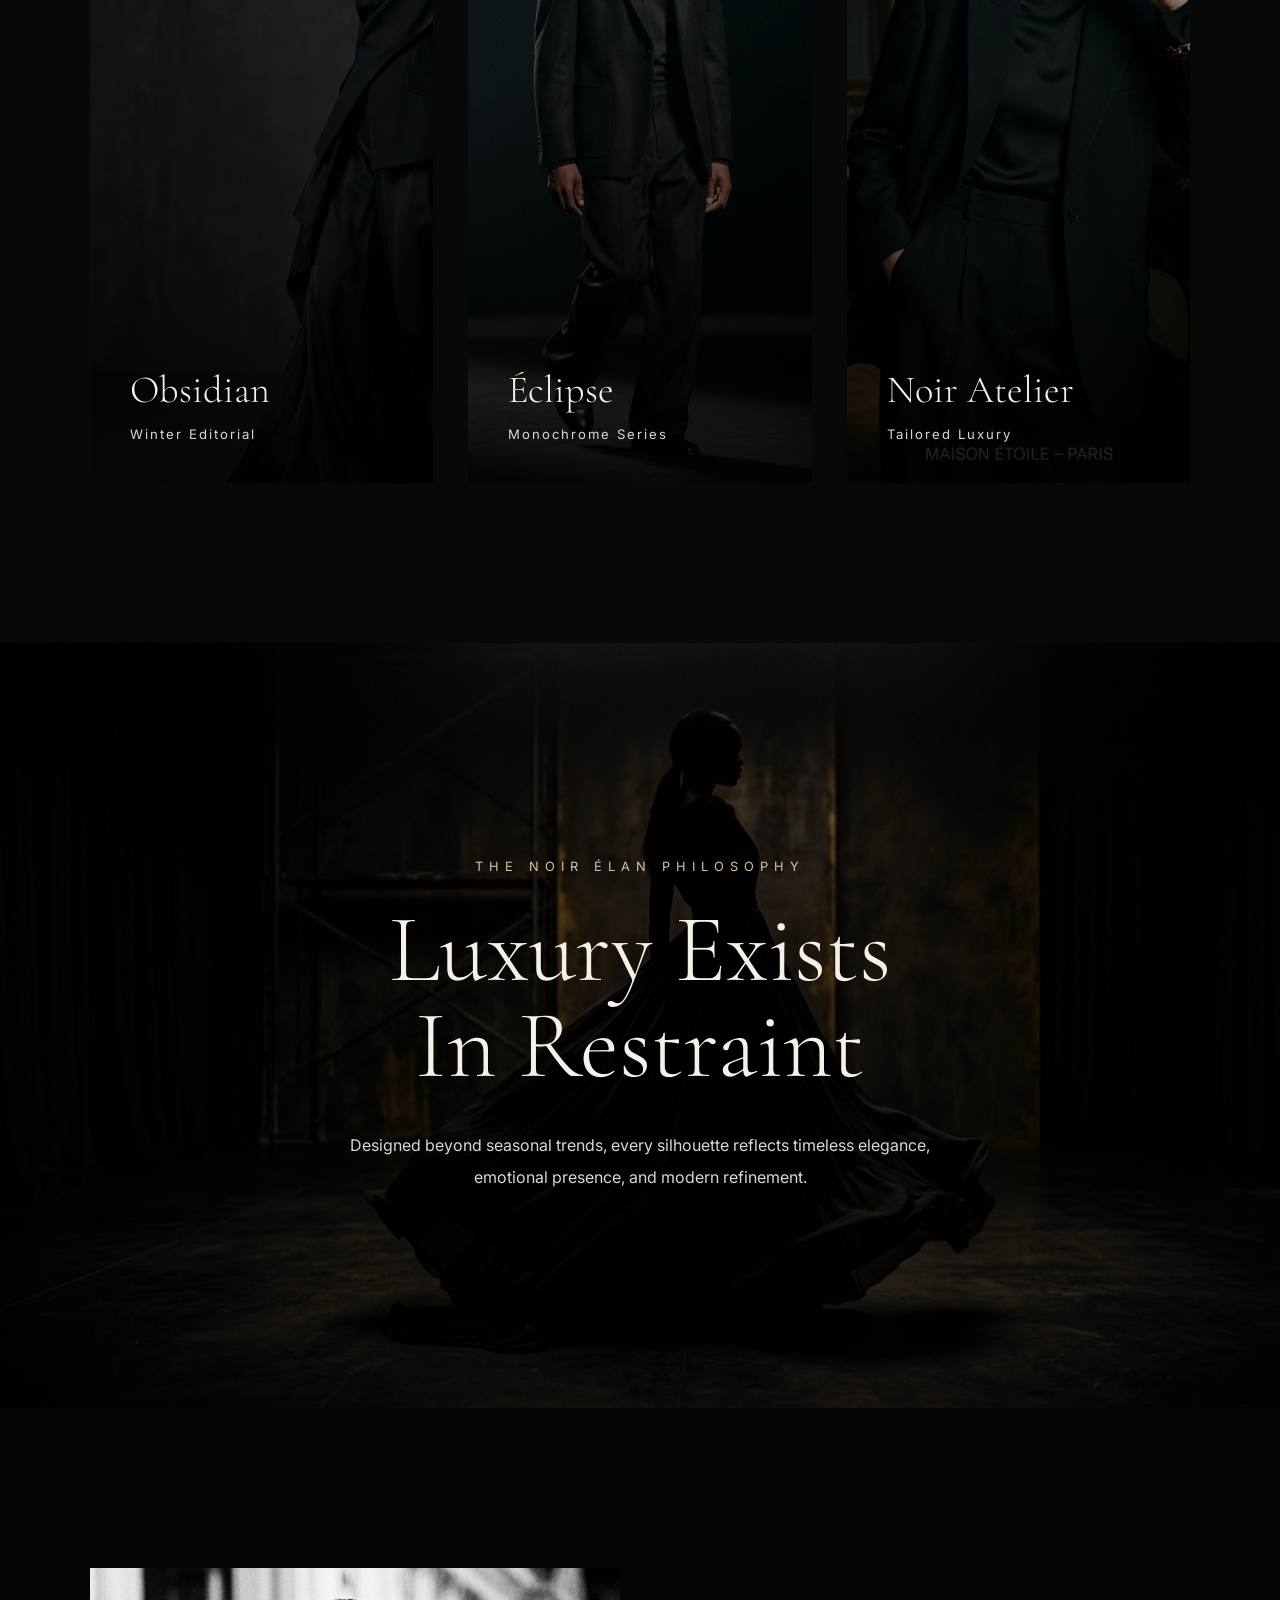
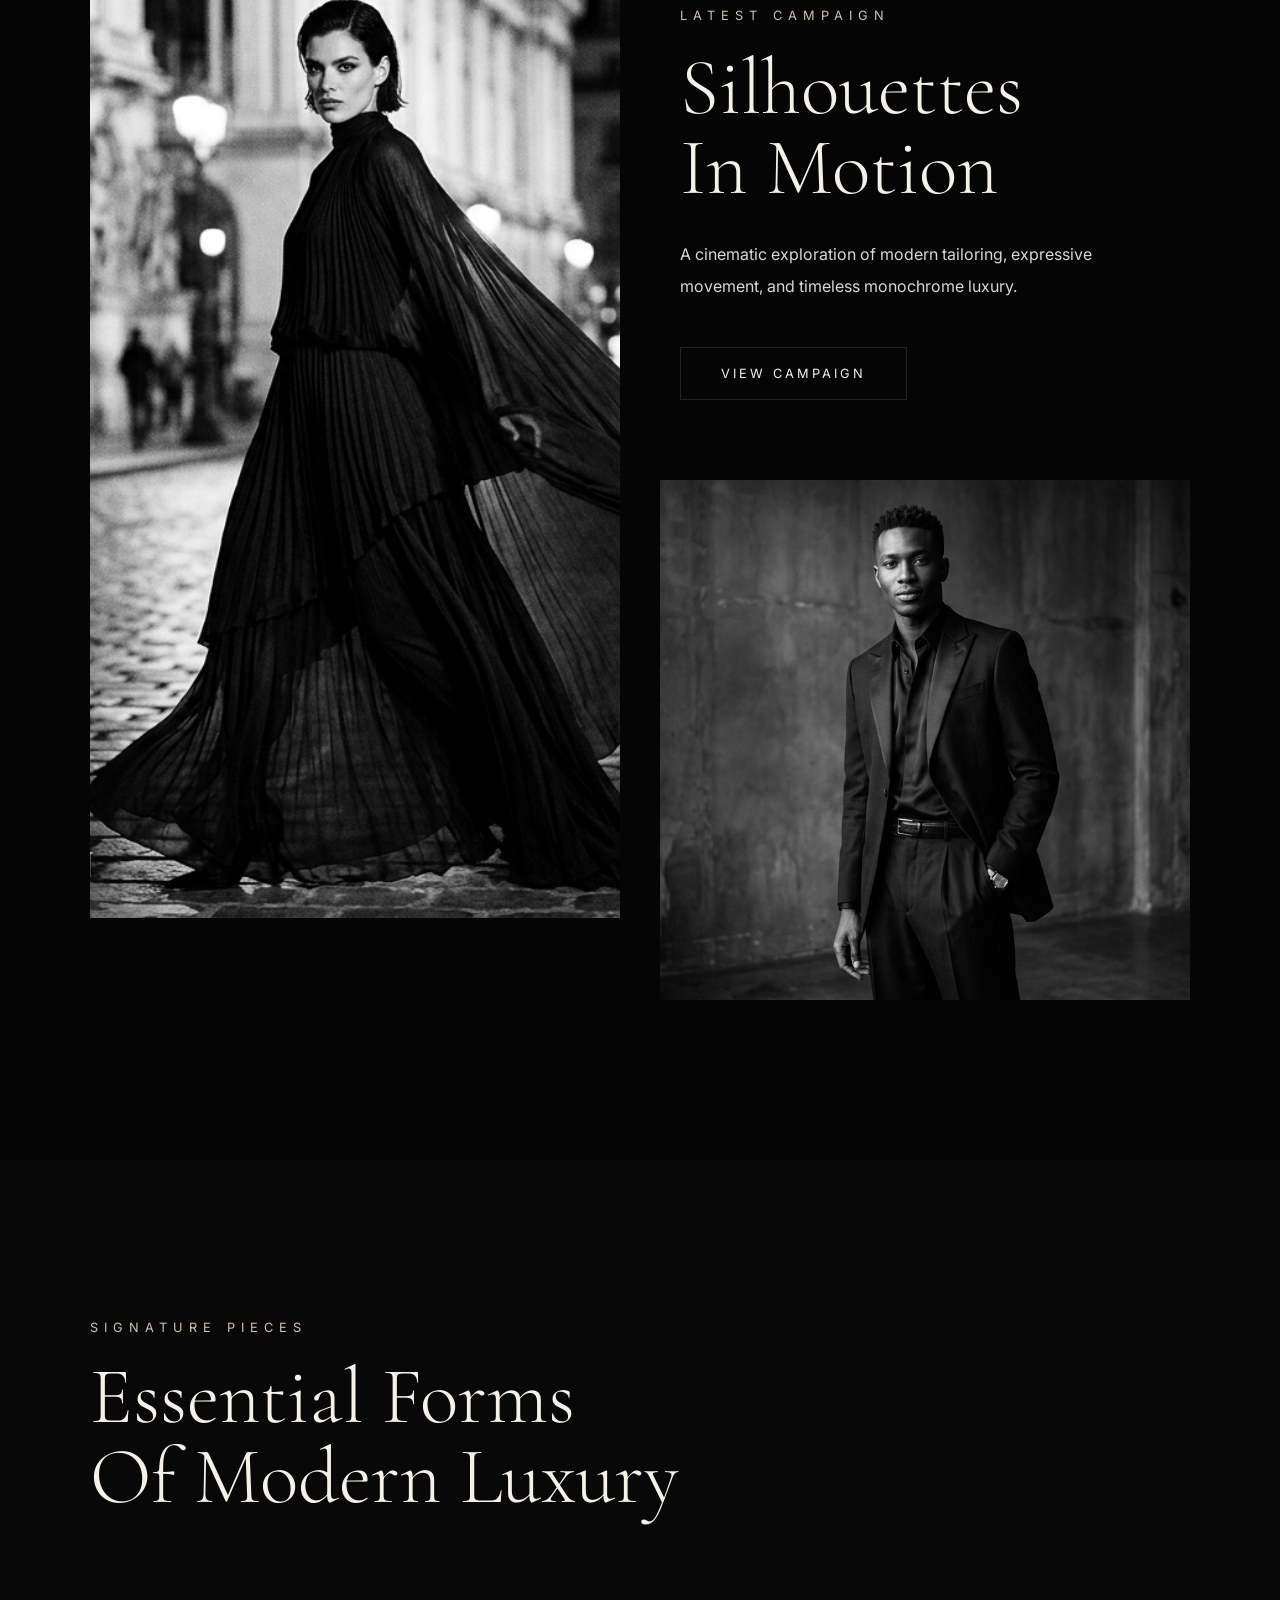
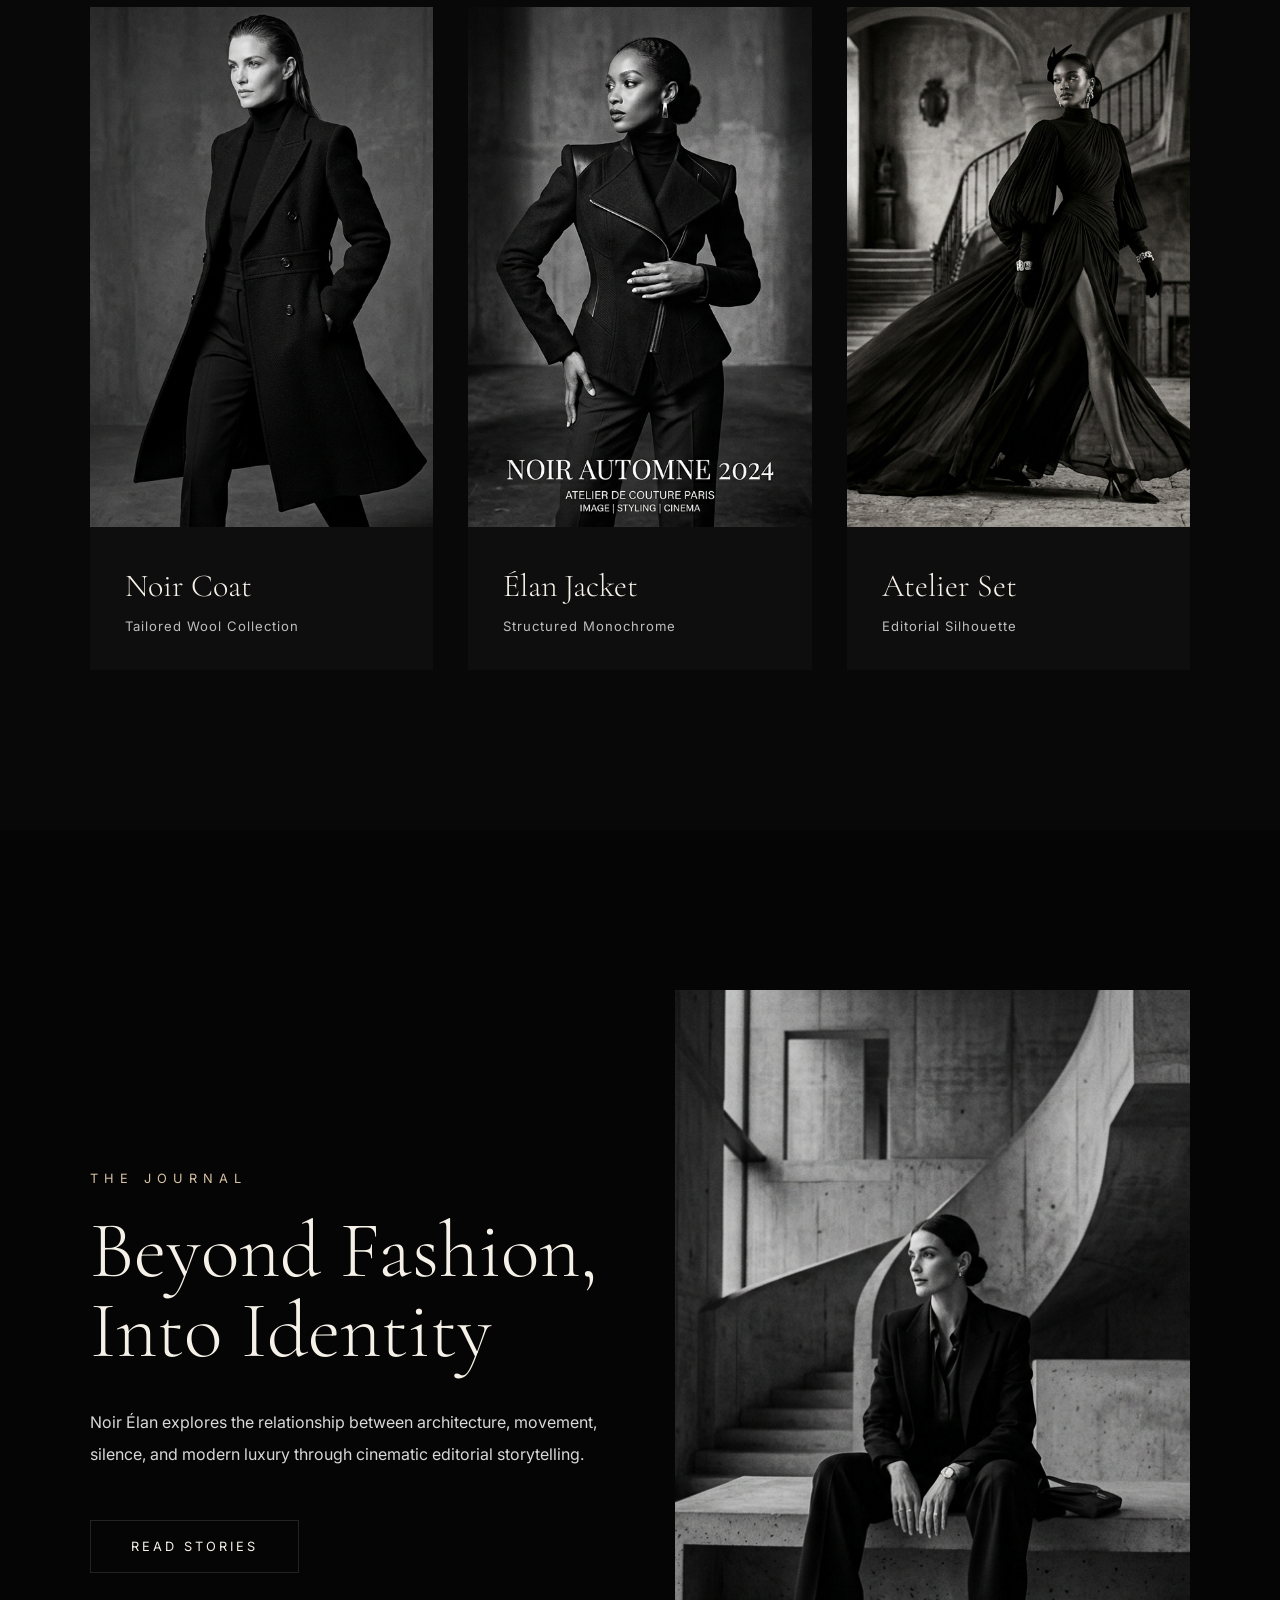
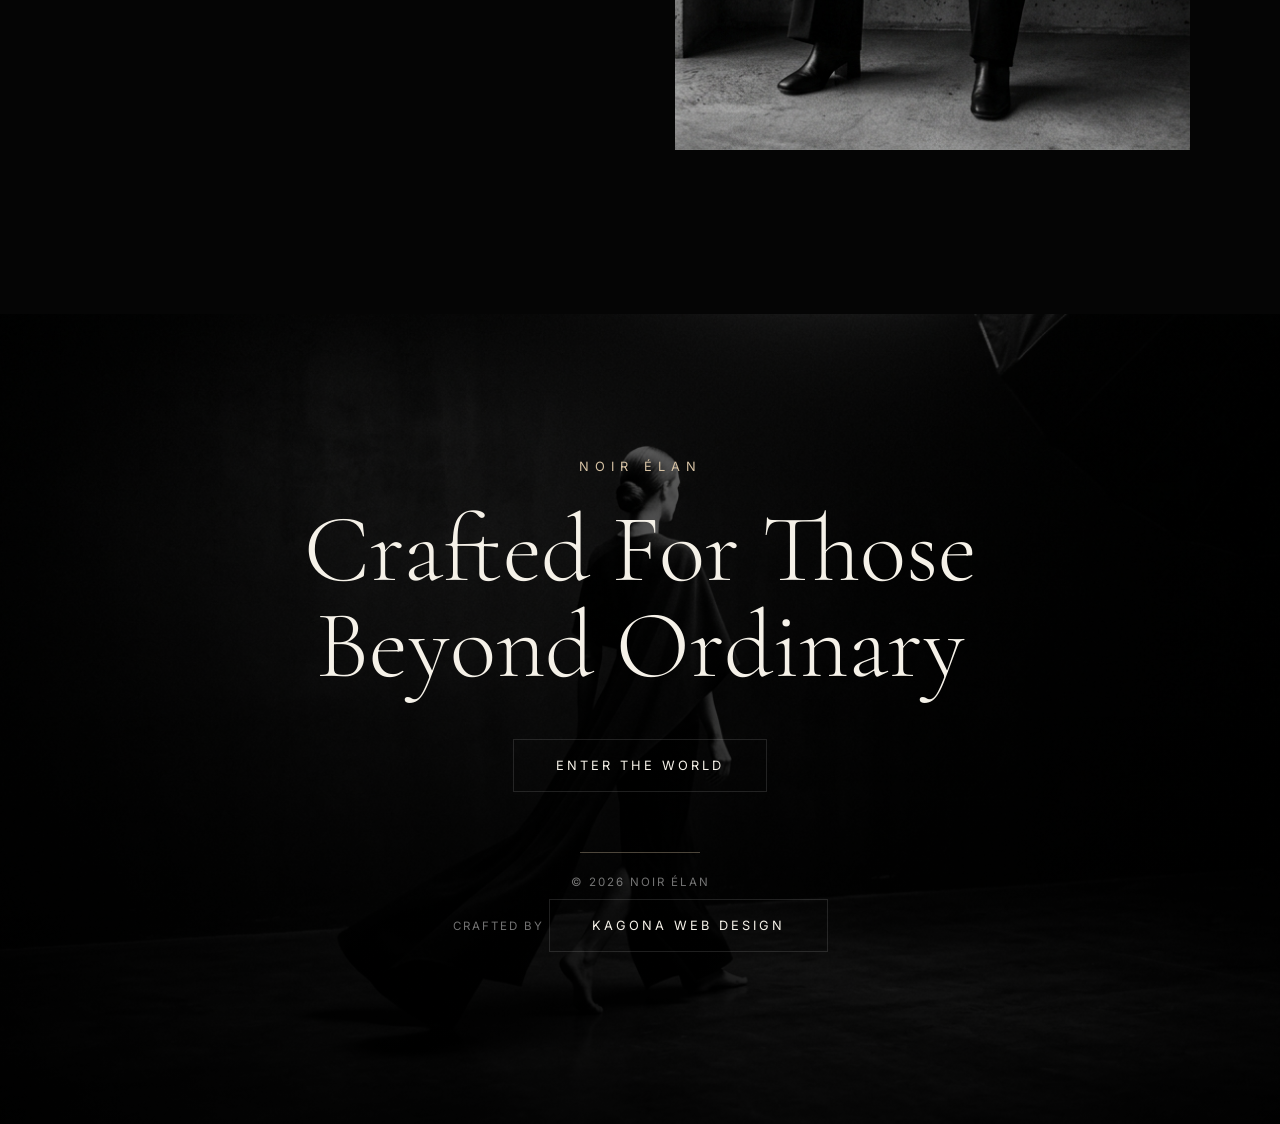
==== commit a303ca41: "index.html" ====
--- a/index.html
+++ b/index.html
@@ -125,7 +125,7 @@
 
     <!-- CONTENT -->
 
-    <div class="hero-content">
+    <div class="hero-content reveal">
 
         <p>
             MODERN LUXURY FASHION
@@ -158,7 +158,7 @@
 
 <!-- COLLECTIONS -->
 
-<section class="collections">
+<section class="collections reveal">
 
     <div class="collections-title">
 
@@ -179,7 +179,7 @@
 
         <!-- CARD 1 -->
 
-        <div class="collection-card">
+        <div class="collection-card reveal">
 
             <img
             src="images/fashion1.jpg">
@@ -200,7 +200,7 @@
 
         <!-- CARD 2 -->
 
-        <div class="collection-card">
+        <div class="collection-card reveal">
 
             <img
             src="images/fashion2.jpg">
@@ -221,7 +221,7 @@
 
         <!-- CARD 3 -->
 
-        <div class="collection-card">
+        <div class="collection-card reveal">
 
             <img
             src="images/fashion3.jpg">
@@ -246,7 +246,7 @@
 
 <!-- PHILOSOPHY -->
 
-<section class="philosophy">
+<section class="philosophy reveal">
 
     <div class="philosophy-overlay"></div>
 
@@ -289,7 +289,7 @@
 
     <div class="campaign-right">
 
-        <div class="campaign-text">
+        <div class="campaign-text reveal">
 
             <p>
                 LATEST CAMPAIGN
@@ -328,7 +328,7 @@
 
 <!-- SIGNATURE PIECES -->
 
-<section class="pieces">
+<section class="pieces reveal">
 
     <div class="pieces-title">
 
@@ -349,7 +349,7 @@
 
         <!-- PIECE 1 -->
 
-        <div class="piece-card">
+        <div class="piece-card reveal">
 
             <img
             src="images/piece1.jpg">
@@ -370,7 +370,7 @@
 
         <!-- PIECE 2 -->
 
-        <div class="piece-card">
+        <div class="piece-card reveal">
 
             <img
             src="images/piece2.jpg">
@@ -391,7 +391,7 @@
 
         <!-- PIECE 3 -->
 
-        <div class="piece-card">
+        <div class="piece-card reveal">
 
             <img
             src="images/piece3.jpg">
@@ -416,7 +416,7 @@
 
 <!-- JOURNAL -->
 
-<section class="journal">
+<section class="journal reveal">
 
     <div class="journal-left">
 
@@ -459,7 +459,7 @@
 
 <!-- FOOTER -->
 
-<footer class="footer">
+<footer class="footer reveal">
 
     <div class="footer-overlay"></div>
 
--- a/style.css
+++ b/style.css
@@ -1231,3 +1231,24 @@
 
     text-transform:uppercase;
 }
+
+
+/* REVEAL ANIMATION */
+
+.reveal{
+    opacity:0;
+
+    transform:translateY(80px);
+
+    transition:
+    opacity 1.4s ease,
+    transform 1.4s ease;
+}
+
+/* ACTIVE */
+
+.reveal.active{
+    opacity:1;
+
+    transform:translateY(0);
+}
